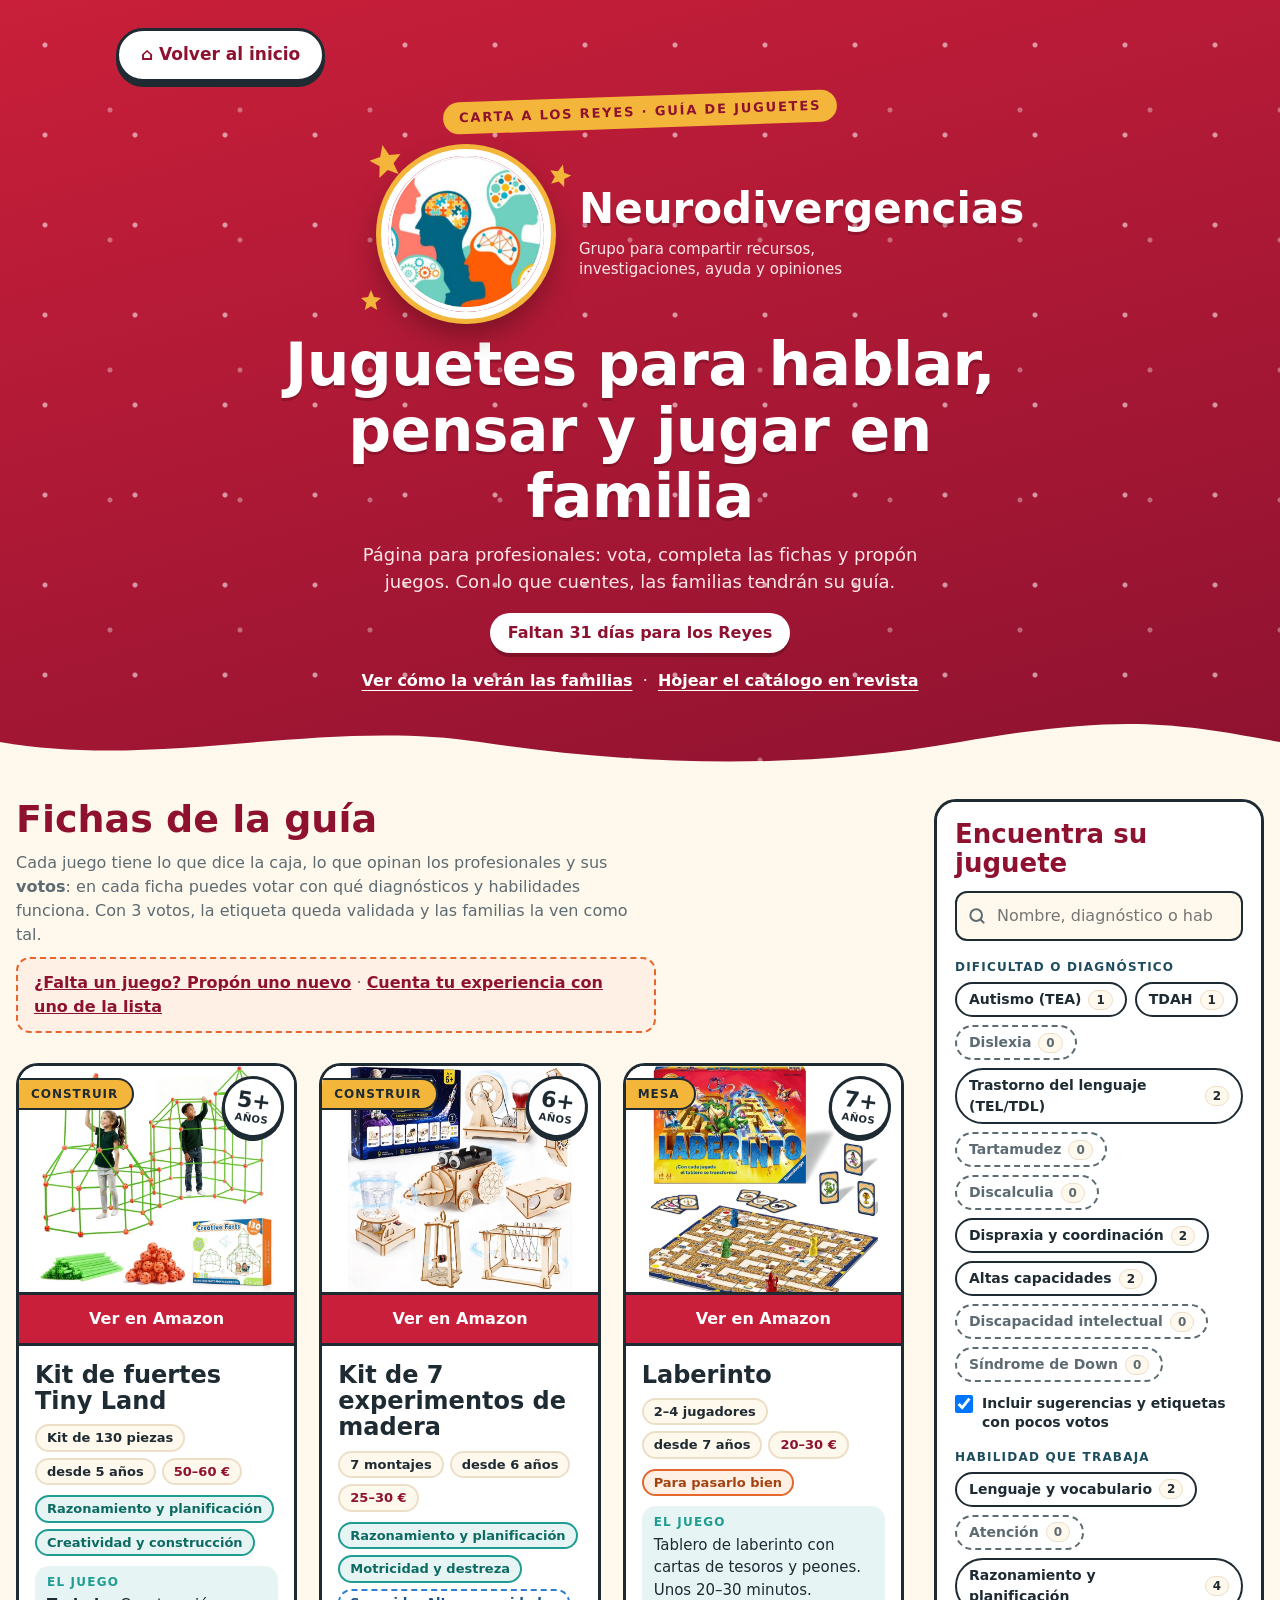
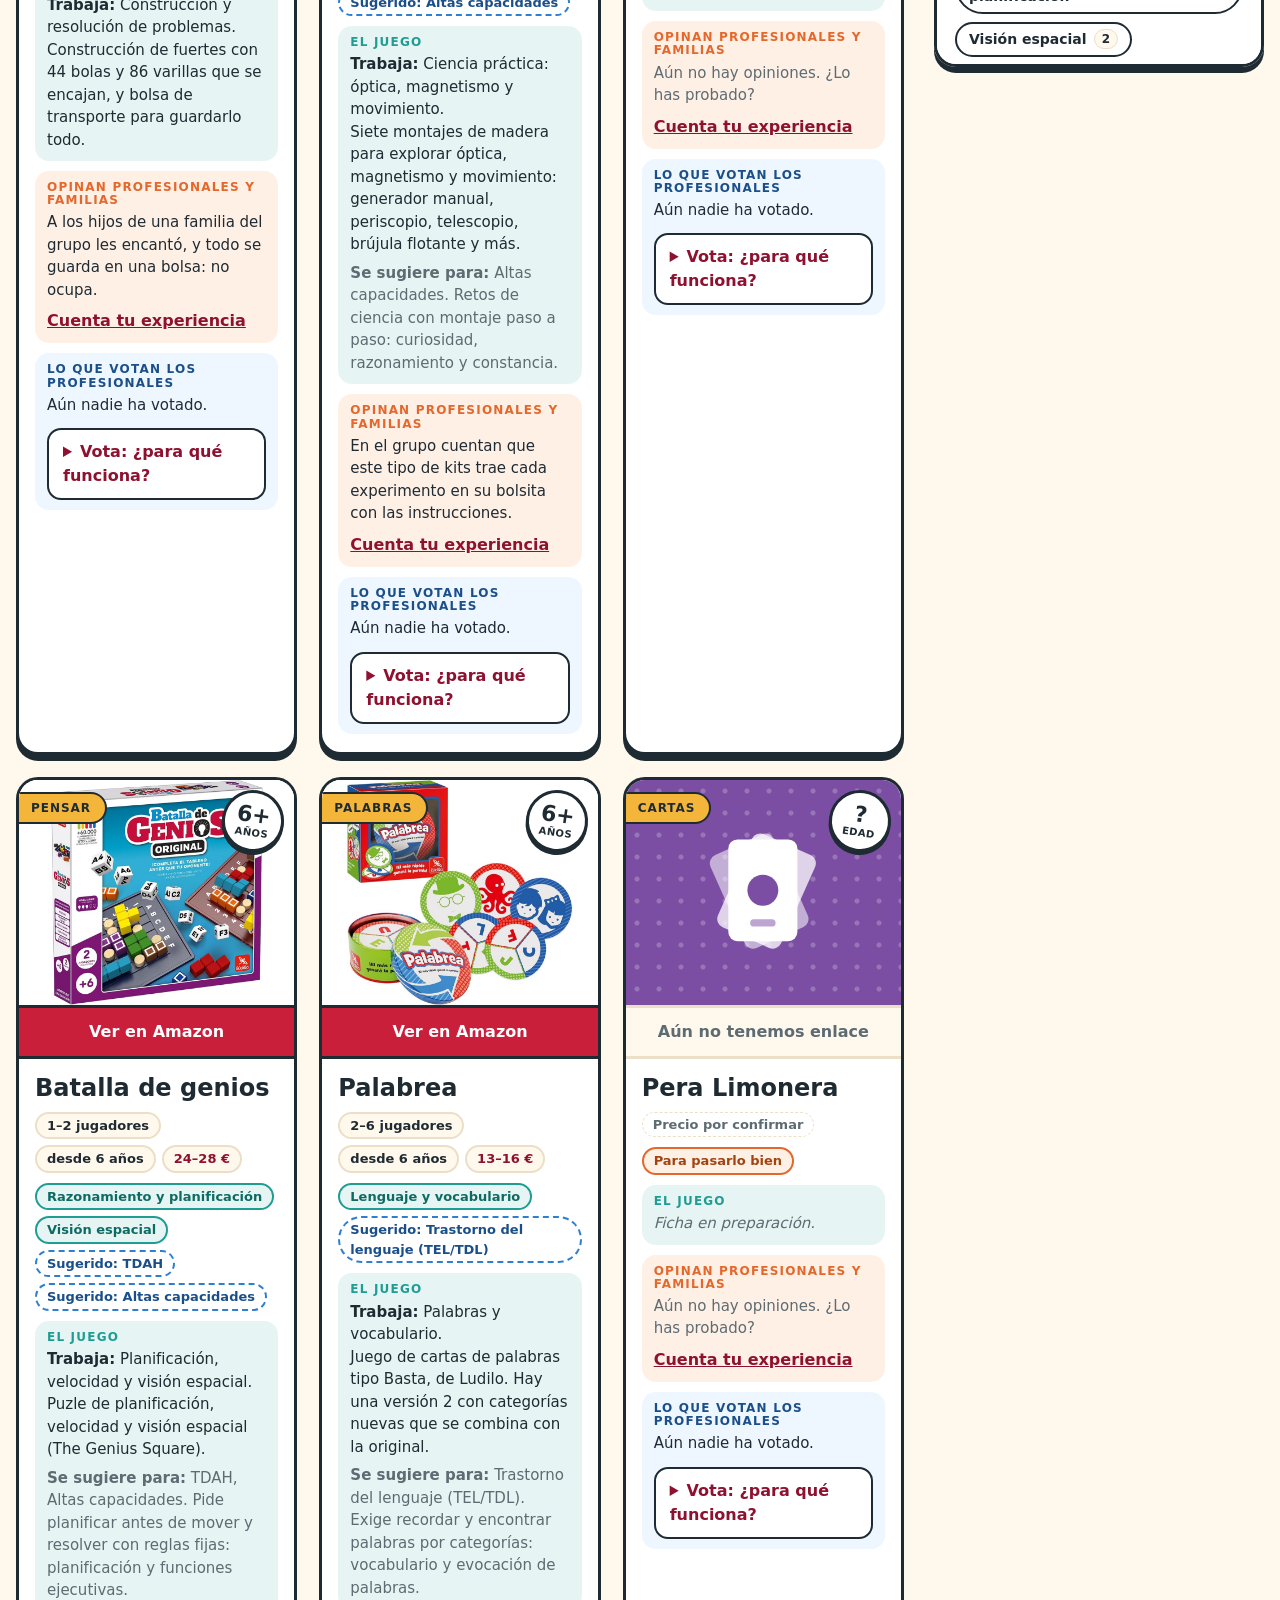
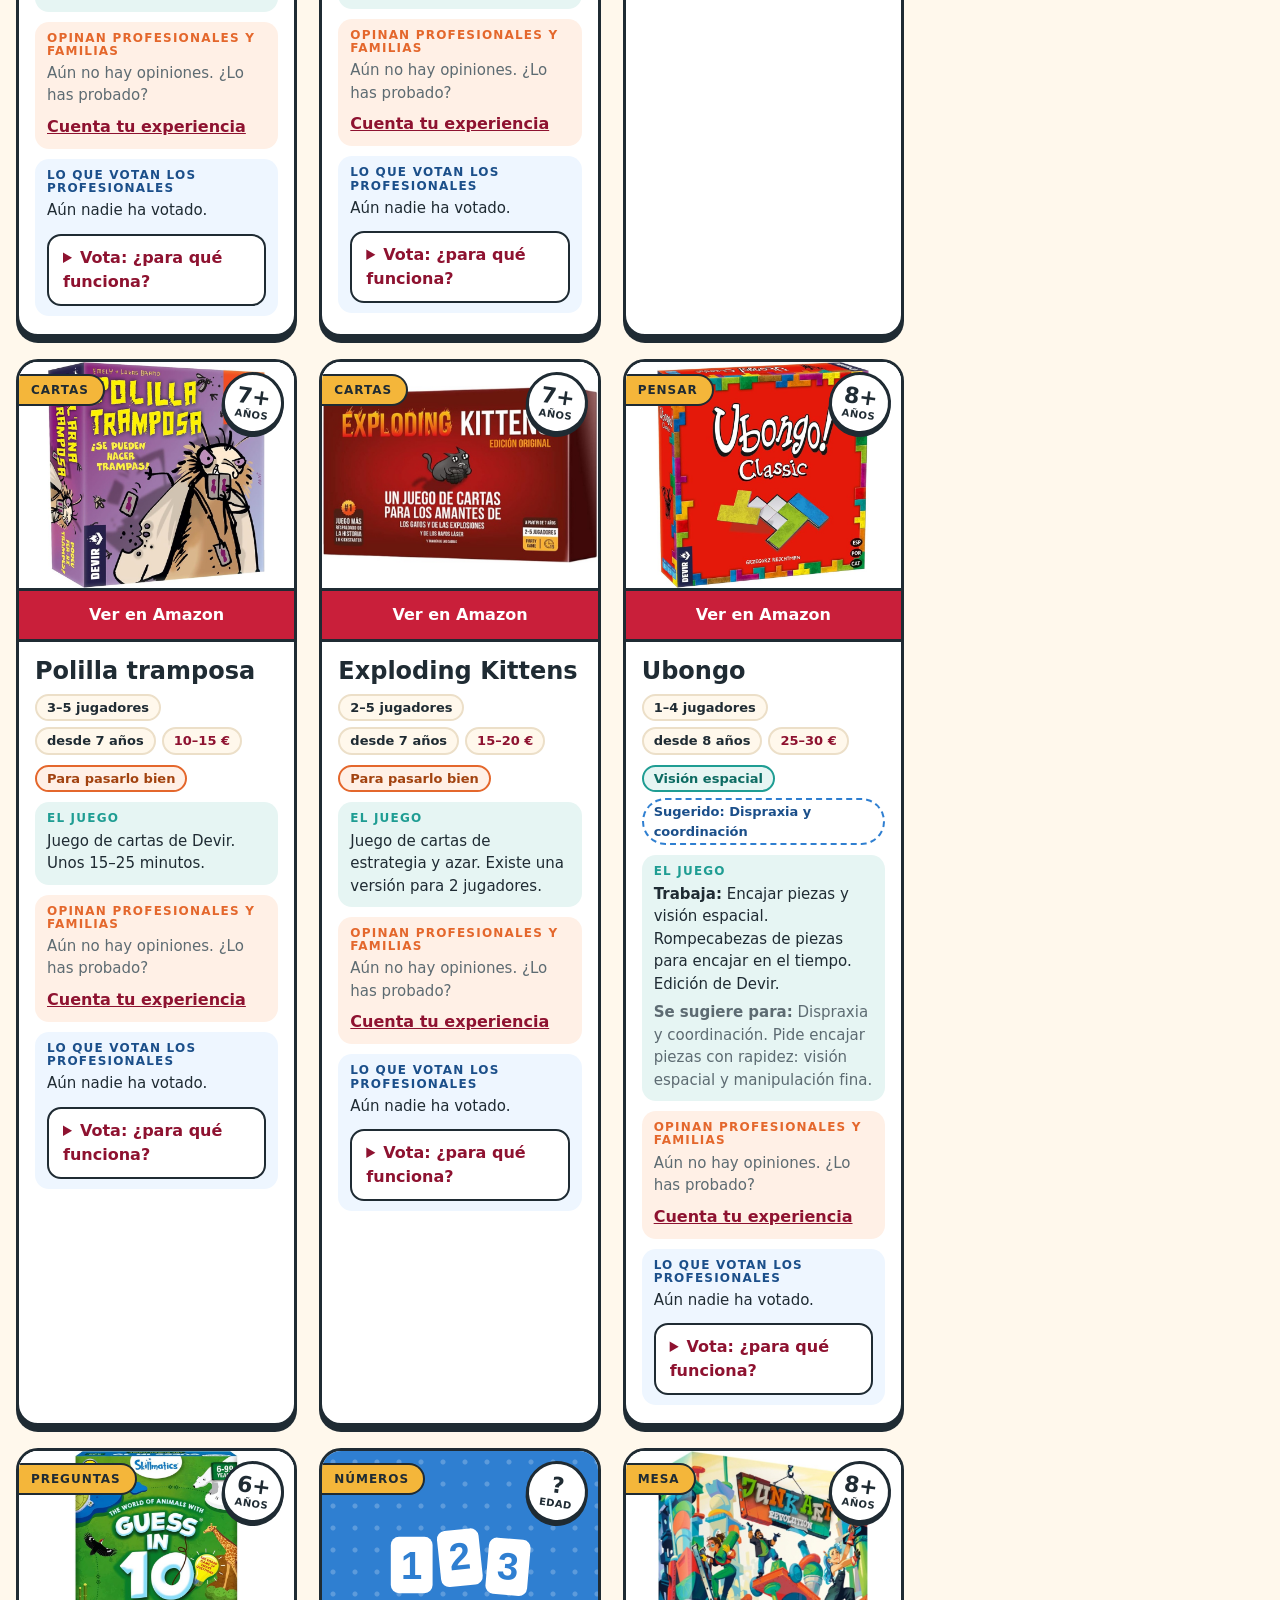
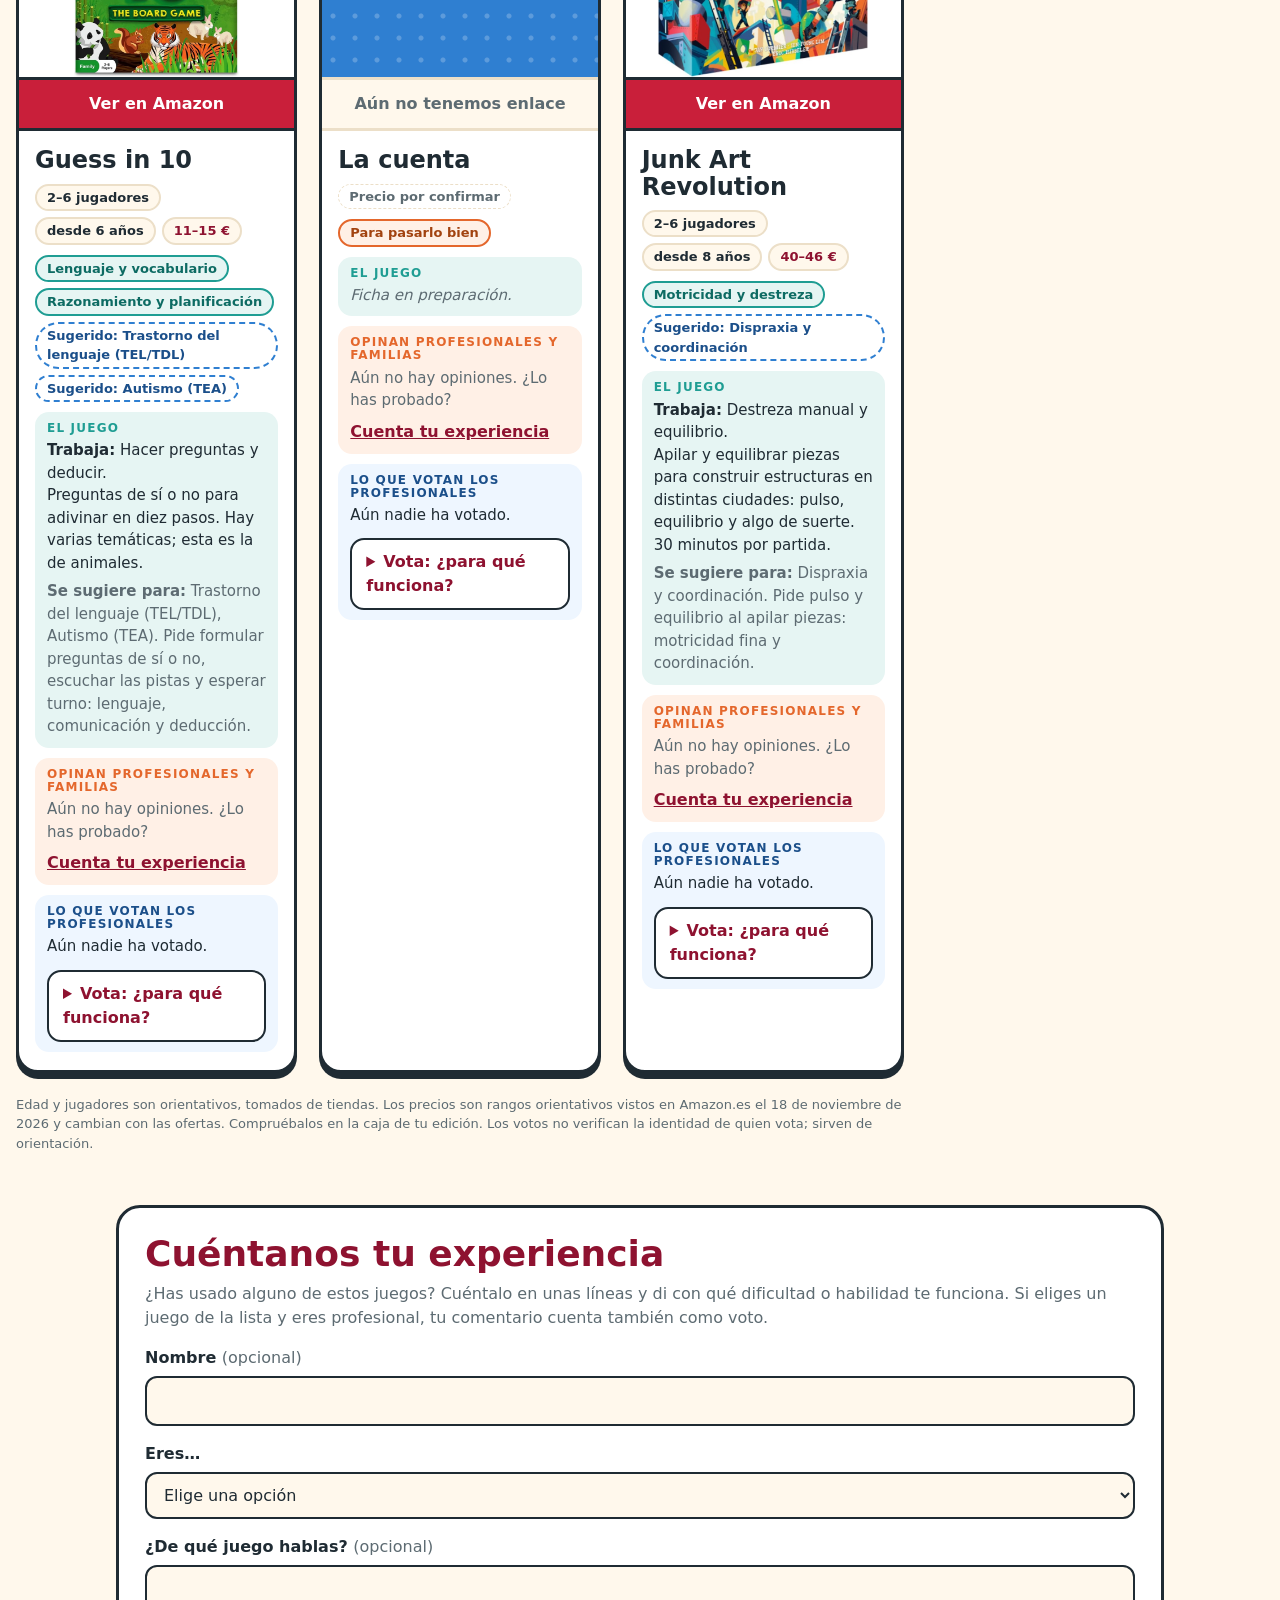
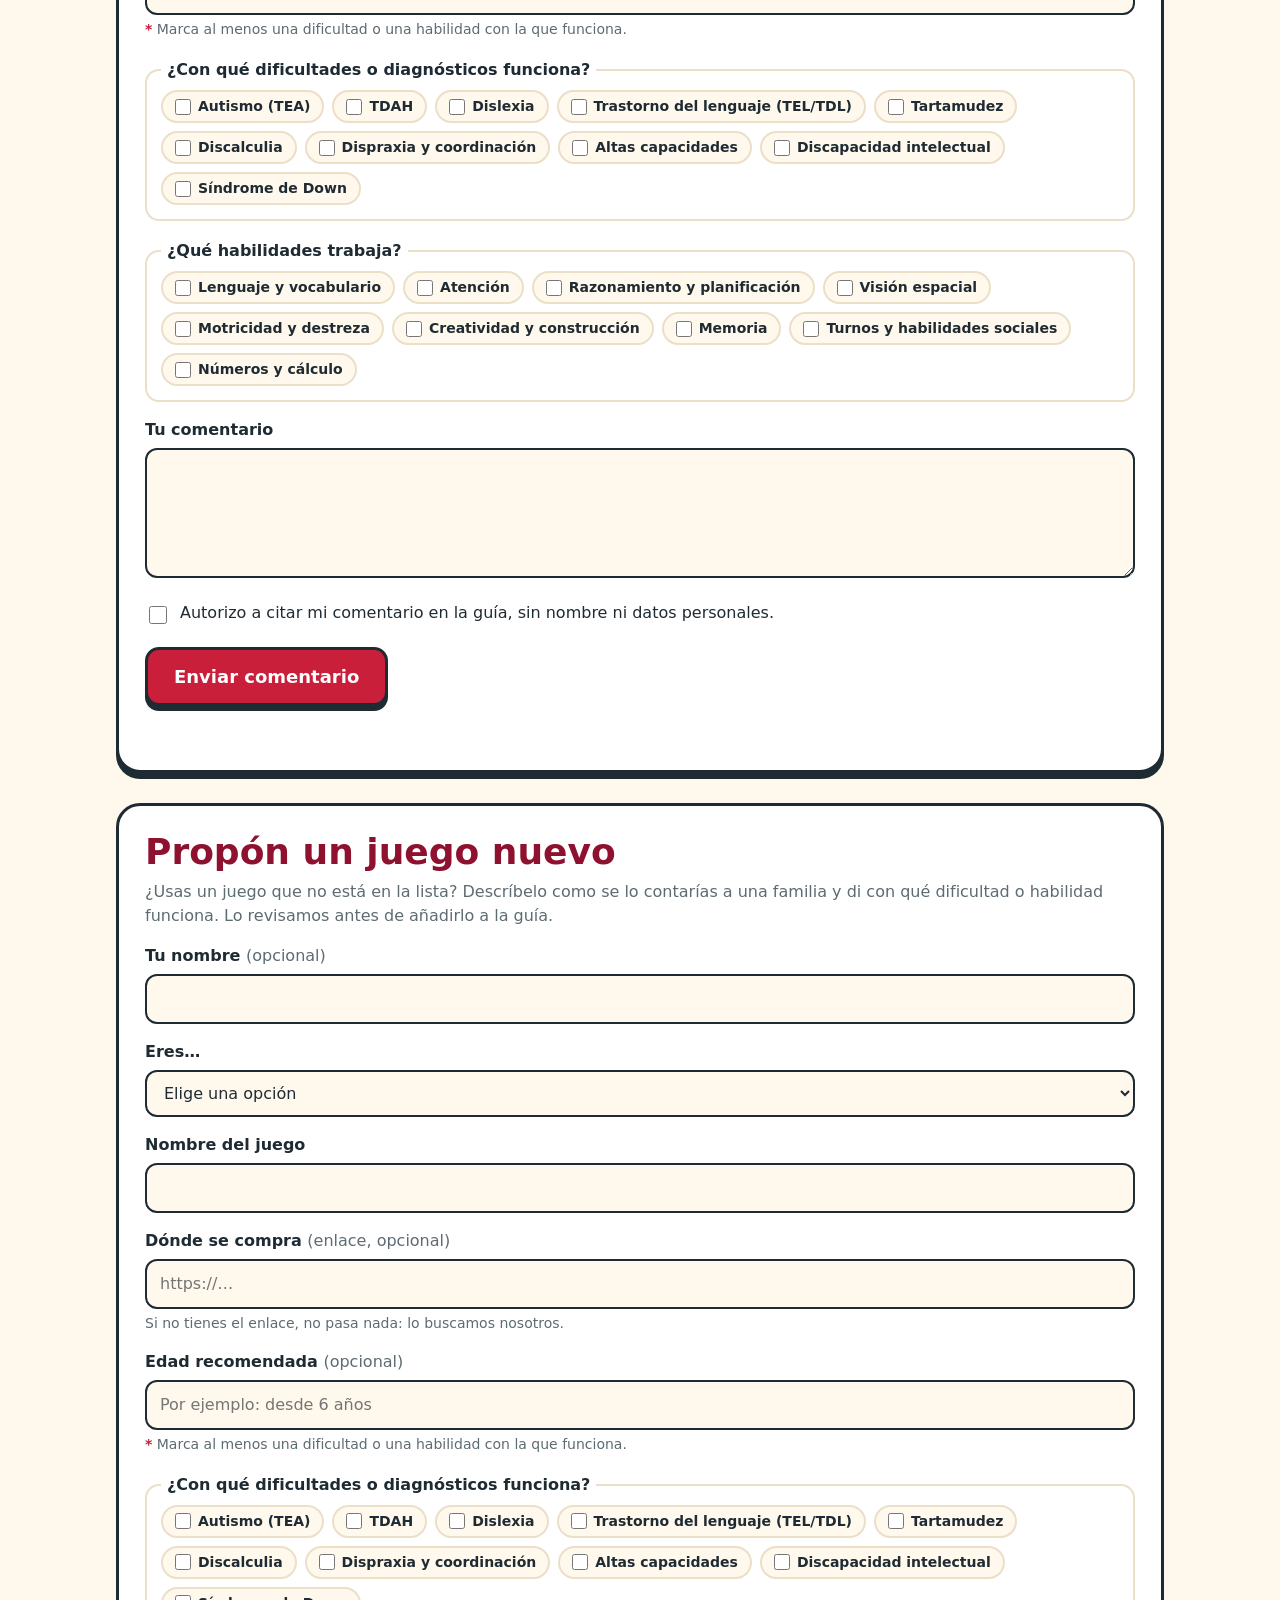
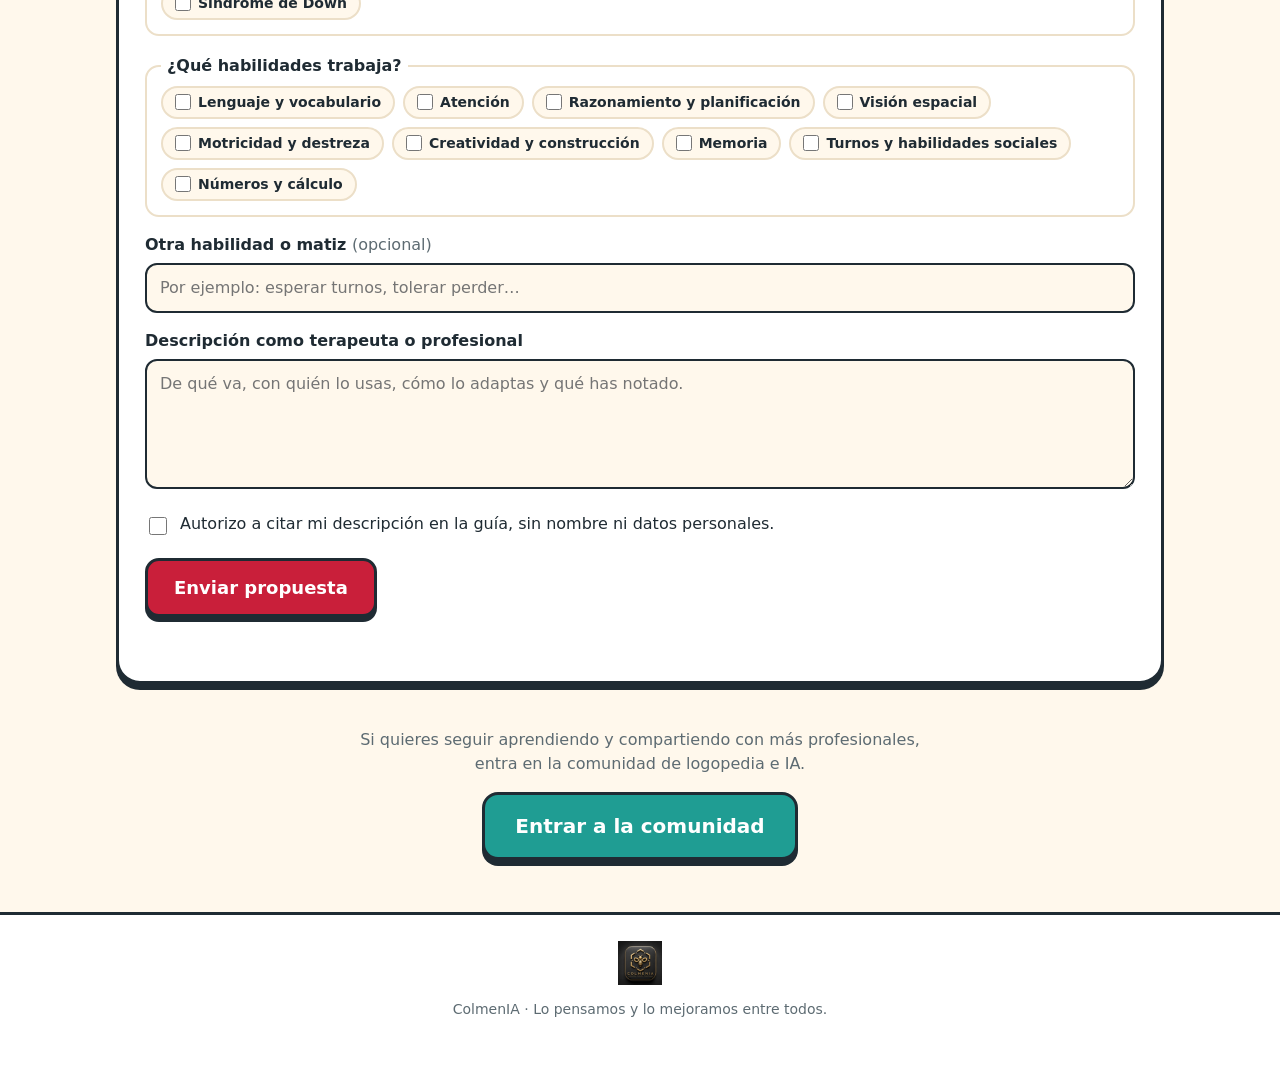
==== index.html @ fee9dbd6 "Reyes Neurodivergencias: primera versión publicada Co-Authored-By: Claude Sonnet 5.5 <noreply@anthro" ====
<!doctype html>
<html lang="es">
<head>
<meta charset="utf-8">
<meta name="viewport" content="width=device-width, initial-scale=1">
<meta name="color-scheme" content="light">
<title>Guía de juguetes para profesionales: Neurodivergencias</title>
<meta name="description" content="Página para profesionales: vota para qué diagnóstico y habilidad funciona cada juguete, cuenta tu experiencia y propón juegos nuevos para la guía de los Reyes.">
<!-- BORRADOR LOCAL. No publicado.
     Página de PROFESIONALES. La de familias es familias.html. Comparten estilos.css, juegos.js y filtros.js. -->
<link rel="stylesheet" href="estilos.css">
</head>
<body>

<header class="portada">
  <div class="wrap">
    <div class="fila-inicio"><a class="boton-inicio" href="inicio.html">&#8962; Volver al inicio</a></div>
    <span class="sello">Carta a los Reyes · Guía de juguetes</span>
    <div class="grupo">
      <div class="logo-grupo">
        <img src="assets/grupo-neurodivergencias.png" alt="Logo del grupo Neurodivergencias">
        <svg class="e1" viewBox="0 0 24 24" aria-hidden="true"><path d="M12 1l2.9 7.1L22 9l-5.5 4.8L18.2 21 12 17.2 5.8 21l1.7-7.2L2 9l7.1-.9z"/></svg>
        <svg class="e2" viewBox="0 0 24 24" aria-hidden="true"><path d="M12 1l2.9 7.1L22 9l-5.5 4.8L18.2 21 12 17.2 5.8 21l1.7-7.2L2 9l7.1-.9z"/></svg>
        <svg class="e3" viewBox="0 0 24 24" aria-hidden="true"><path d="M12 1l2.9 7.1L22 9l-5.5 4.8L18.2 21 12 17.2 5.8 21l1.7-7.2L2 9l7.1-.9z"/></svg>
      </div>
      <div class="grupo-nombre">
        <strong>Neurodivergencias</strong>
        <span>Grupo para compartir recursos, investigaciones, ayuda y opiniones</span>
      </div>
    </div>
    <h1>Juguetes para hablar, pensar y jugar en familia</h1>
    <p class="sub">Página para profesionales: vota, completa las fichas y propón juegos. Con lo que cuentes, las familias tendrán su guía.</p>
    <span class="cuenta" id="cuentaAtras" hidden></span>
    <div><a class="enlace-pagina" href="familias.html">Ver cómo la verán las familias</a> &nbsp;·&nbsp; <a class="enlace-pagina" href="catalogo.html">Hojear el catálogo en revista</a></div>
  </div>
  <svg class="onda" viewBox="0 0 1440 48" preserveAspectRatio="none" aria-hidden="true"><path d="M0 24 C 180 52, 360 0, 540 24 S 900 52, 1080 24 S 1320 4, 1440 24 V48 H0Z" fill="#fff8ec"/></svg>
</header>

<main>
<div class="layout">
  <div class="principal">
    <section class="intro">
      <h2>Fichas de la guía</h2>
      <p>Cada juego tiene lo que dice la caja, lo que opinan los profesionales y sus <strong>votos</strong>: en cada ficha puedes votar con qué diagnósticos y habilidades funciona. Con 3 votos, la etiqueta queda validada y las familias la ven como tal.</p>
      <p class="aviso-pagina"><a href="#juego-nuevo">¿Falta un juego? Propón uno nuevo</a> · <a href="#cuenta">Cuenta tu experiencia con uno de la lista</a></p>
    </section>

    <ul class="grid" id="grid"></ul>
    <p class="sin-resultados" id="sinResultados" hidden></p>
    <noscript><p>Activa JavaScript para ver la lista de juguetes.</p></noscript>
    <p class="nota">Edad y jugadores son orientativos, tomados de tiendas. Los precios son rangos orientativos vistos en Amazon.es el 18 de noviembre de 2026 y cambian con las ofertas. Compruébalos en la caja de tu edición. Los votos no verifican la identidad de quien vota; sirven de orientación.</p>
  </div>
  <aside class="lateral" id="lateral" aria-label="Buscar y filtrar juguetes"></aside>
</div>

<div class="wrap">
  <section class="buzon" id="cuenta">
    <h2>Cuéntanos tu experiencia</h2>
    <p>¿Has usado alguno de estos juegos? Cuéntalo en unas líneas y di con qué dificultad o habilidad te funciona. Si eliges un juego de la lista y eres profesional, tu comentario cuenta también como voto.</p>
    <form id="buzon">
      <input type="text" name="web" tabindex="-1" autocomplete="off" aria-hidden="true" style="position:absolute;left:-9999px;width:1px;height:1px;opacity:0">
      <input type="hidden" name="canal" class="canal">
      <input type="hidden" name="origen" value="guia-navidad">

      <label for="nombre">Nombre <span class="opt">(opcional)</span></label>
      <input type="text" id="nombre" name="nombre" autocomplete="given-name">

      <label for="perfil">Eres…</label>
      <select id="perfil" name="perfil" required>
        <option value="">Elige una opción</option>
        <option>Logopeda</option>
        <option>Maestra o maestro</option>
        <option>Psicóloga o psicólogo</option>
        <option>Terapeuta ocupacional</option>
        <option>Familia</option>
        <option>Otro perfil</option>
      </select>

      <label for="juego">¿De qué juego hablas? <span class="opt">(opcional)</span></label>
      <input type="text" id="juego" name="juego" list="lista-juegos" autocomplete="off">
      <datalist id="lista-juegos"></datalist>

      <p class="pista"><span class="requerido">*</span> Marca al menos una dificultad o una habilidad con la que funciona.</p>
      <fieldset class="marcas" data-lista="perfiles"><legend>¿Con qué dificultades o diagnósticos funciona?</legend></fieldset>
      <fieldset class="marcas" data-lista="habilidades"><legend>¿Qué habilidades trabaja?</legend></fieldset>

      <label for="comentario">Tu comentario</label>
      <textarea id="comentario" name="comentario" required></textarea>

      <div class="check">
        <input type="checkbox" id="citar" name="citar">
        <label for="citar">Autorizo a citar mi comentario en la guía, sin nombre ni datos personales.</label>
      </div>

      <button type="submit" class="enviar">Enviar comentario</button>
      <div class="status" role="status" aria-live="polite"></div>
    </form>
  </section>

  <section class="buzon" id="juego-nuevo">
    <h2>Propón un juego nuevo</h2>
    <p>¿Usas un juego que no está en la lista? Descríbelo como se lo contarías a una familia y di con qué dificultad o habilidad funciona. Lo revisamos antes de añadirlo a la guía.</p>
    <form id="propuesta">
      <input type="text" name="web" tabindex="-1" autocomplete="off" aria-hidden="true" style="position:absolute;left:-9999px;width:1px;height:1px;opacity:0">
      <input type="hidden" name="canal" class="canal">

      <label for="p-nombre">Tu nombre <span class="opt">(opcional)</span></label>
      <input type="text" id="p-nombre" name="nombre" autocomplete="given-name">

      <label for="p-perfil">Eres…</label>
      <select id="p-perfil" name="perfil" required>
        <option value="">Elige una opción</option>
        <option>Logopeda</option>
        <option>Maestra o maestro</option>
        <option>Psicóloga o psicólogo</option>
        <option>Terapeuta ocupacional</option>
        <option>Familia</option>
        <option>Otro perfil</option>
      </select>

      <label for="p-juego">Nombre del juego</label>
      <input type="text" id="p-juego" name="juegoNuevo" required>

      <label for="p-enlace">Dónde se compra <span class="opt">(enlace, opcional)</span></label>
      <input type="text" id="p-enlace" name="enlace" inputmode="url" placeholder="https://…">
      <p class="pista">Si no tienes el enlace, no pasa nada: lo buscamos nosotros.</p>

      <label for="p-edad">Edad recomendada <span class="opt">(opcional)</span></label>
      <input type="text" id="p-edad" name="edad" placeholder="Por ejemplo: desde 6 años">

      <p class="pista"><span class="requerido">*</span> Marca al menos una dificultad o una habilidad con la que funciona.</p>
      <fieldset class="marcas" data-lista="perfiles"><legend>¿Con qué dificultades o diagnósticos funciona?</legend></fieldset>
      <fieldset class="marcas" data-lista="habilidades"><legend>¿Qué habilidades trabaja?</legend></fieldset>

      <label for="p-area">Otra habilidad o matiz <span class="opt">(opcional)</span></label>
      <input type="text" id="p-area" name="area" placeholder="Por ejemplo: esperar turnos, tolerar perder…">

      <label for="p-desc">Descripción como terapeuta o profesional</label>
      <textarea id="p-desc" name="descripcion" maxlength="1200" required placeholder="De qué va, con quién lo usas, cómo lo adaptas y qué has notado."></textarea>

      <div class="check">
        <input type="checkbox" id="p-citar" name="citar">
        <label for="p-citar">Autorizo a citar mi descripción en la guía, sin nombre ni datos personales.</label>
      </div>

      <button type="submit" class="enviar">Enviar propuesta</button>
      <div class="status" role="status" aria-live="polite"></div>
    </form>
  </section>

  <section class="comunidad">
    <p>Si quieres seguir aprendiendo y compartiendo con más profesionales, entra en la comunidad de logopedia e IA.</p>
    <a class="btn-grande" href="https://www.skool.com/logopedia-7339">Entrar a la comunidad</a>
  </section>
</div>
</main>

<footer>
  <img src="assets/colmenia-logo.webp" alt="ColmenIA">
  <p>ColmenIA · Lo pensamos y lo mejoramos entre todos.</p>
</footer>

<script src="juegos.js"></script>
<script src="filtros.js"></script>
<script>
  var canalParam = new URLSearchParams(location.search).get('c') || '';
  document.querySelectorAll('.canal').forEach(function (c) { c.value = canalParam; });

  // ---- Mis votos (se recuerdan en este navegador) -------------------------
  var propio = {};   // { 'Juego': { rol, perfiles: [], habilidades: [] } }
  try { propio = JSON.parse(localStorage.getItem('guia-reyes-voto') || '{}'); } catch (e) { propio = {}; }
  function guardarPropio() { try { localStorage.setItem('guia-reyes-voto', JSON.stringify(propio)); } catch (e) {} }
  function nuevoId() {
    return (window.crypto && crypto.randomUUID) ? crypto.randomUUID() : 'v' + Math.random().toString(36).slice(2) + Date.now().toString(36);
  }
  var idSesion = nuevoId();
  function votante() {
    try {
      var v = localStorage.getItem('guia-reyes-votante');
      if (!v) { v = nuevoId(); localStorage.setItem('guia-reyes-votante', v); }
      return v;
    } catch (e) { return idSesion; }
  }

  // ---- Fichas (versión profesionales) ------------------------------------
  function votarHtml(j, i) {
    var p = propio[j.n] || { rol: '', perfiles: [], habilidades: [] };
    var roles = '<option value="">Elige una opción</option>' + ROLES_VOTO.map(function (r) {
      return '<option' + (r === p.rol ? ' selected' : '') + '>' + r + '</option>';
    }).join('');
    function casillas(tipo, nombre, marcadas) {
      return '<div class="opciones">' + listaDe(tipo).map(function (o) {
        return '<label><input type="checkbox" name="' + nombre + '" value="' + o.k + '"' + (marcadas.indexOf(o.k) !== -1 ? ' checked' : '') + '>' + o.n + '</label>';
      }).join('') + '</div>';
    }
    return '<details class="votar" data-i="' + i + '"><summary>' + (p.rol ? 'Ya has votado: cambia tu voto' : 'Vota: ¿para qué funciona?') + '</summary>' +
      '<div class="votar-cuerpo">' +
        '<label class="v-lab" for="rol-' + i + '">Eres…</label><select id="rol-' + i + '" class="v-rol">' + roles + '</select>' +
        '<fieldset class="marcas"><legend>Diagnósticos con los que funciona</legend>' + casillas('perfil', 'perfiles', p.perfiles) + '</fieldset>' +
        '<fieldset class="marcas"><legend>Habilidades que trabaja</legend>' + casillas('habilidad', 'habilidades', p.habilidades) + '</fieldset>' +
        '<button type="button" class="enviar-voto">Enviar mi voto</button><p class="v-estado" role="status" aria-live="polite"></p>' +
      '</div></details>';
  }

  function tarjeta(j, i) {
    var li = document.createElement('li');
    li.className = 'juego';
    li.setAttribute('data-i', i);
    var edad = j.edad ? '<div class="edad">' + j.edad + '+<small>años</small></div>' : '<div class="edad">?<small>edad</small></div>';
    var dentro = j.foto ? '<img class="foto" src="' + j.foto + '" alt="' + j.n + '">' : ilustracion(j.motivo, j.color);
    var tienda = j.url
      ? '<a class="comprar" href="' + j.url + '" rel="noopener">Ver en Amazon</a>'
      : '<span class="comprar sin">Aún no tenemos enlace</span>';
    var datos = '<p class="datos">' +
      (j.jug ? '<span>' + j.jug + '</span>' : '') +
      (j.edad ? '<span>desde ' + j.edad + ' años</span>' : '') + precioHtml(j) + '</p>' +
      '<p class="datos">' + pastillas(j) + '</p>';
    var juego = (j.area ? '<p><strong>Trabaja:</strong> ' + j.area + '.</p>' : '') +
      (j.desc ? '<p>' + j.desc + '</p>' : '<p class="pend">Ficha en preparación.</p>') + porqueHtml(j);
    var prof = j.opiniones.length
      ? j.opiniones.map(function (t) { return '<p>' + t + '</p>'; }).join('')
      : '<p class="vacio">Aún no hay opiniones. ¿Lo has probado?</p>';
    li.innerHTML =
      '<div class="caja" style="background:' + (j.foto ? '#fff' : j.color) + '">' + dentro +
        '<span class="cinta">' + j.etiqueta + '</span>' + edad + '</div>' + tienda +
      '<div class="cuerpo"><h3>' + j.n + '</h3>' + datos +
        '<div class="bloque b-juego"><h4>El juego</h4>' + juego + '</div>' +
        '<div class="bloque b-prof"><h4>Opinan profesionales y familias</h4>' + prof +
          '<a href="#cuenta" data-juego="' + j.n + '">Cuenta tu experiencia</a></div>' +
        '<div class="bloque b-votos"><h4>Lo que votan los profesionales</h4>' + votosHtml(j) + votarHtml(j, i) + '</div></div>';
    return li;
  }

  var grid = document.getElementById('grid');
  function pintarGrid() {
    var abiertos = [];
    grid.querySelectorAll('details.votar[open]').forEach(function (d) { abiertos.push(d.getAttribute('data-i')); });
    grid.innerHTML = '';
    JUEGOS.forEach(function (j, i) { grid.appendChild(tarjeta(j, i)); });
    abiertos.forEach(function (i) { var d = grid.querySelector('details.votar[data-i="' + i + '"]'); if (d) d.open = true; });
  }
  // Vuelve a pintar una sola ficha (tras votar) y la deja abierta con un mensaje.
  function repintarFicha(i, mensaje) {
    var vieja = grid.querySelector('.juego[data-i="' + i + '"]');
    if (!vieja) return;
    var nueva = tarjeta(JUEGOS[i], i);
    grid.replaceChild(nueva, vieja);
    if (mensaje) {
      var d = nueva.querySelector('details.votar'); d.open = true;
      d.querySelector('.v-estado').textContent = mensaje;
    }
  }

  pintarGrid();
  Filtros.montar(document.getElementById('lateral'));
  cargarVotos(function () { pintarGrid(); Filtros.refrescar(); });

  document.getElementById('lista-juegos').innerHTML = JUEGOS.map(function (j) { return '<option value="' + j.n + '">'; }).join('');

  // ---- Votar ---------------------------------------------------------------
  function enviarVoto(juego, rol, perfiles, habilidades) {
    return fetch(BUZON_URL, {
      method: 'POST', headers: { 'Content-Type': 'text/plain;charset=utf-8' },
      body: JSON.stringify({ tipo: 'voto', juego: juego, votante: votante(), rol: rol, perfiles: perfiles, habilidades: habilidades, canal: canalParam })
    }).then(function (r) { return r.json(); });
  }
  // Refleja mi voto en los recuentos que veo (el voto anterior mío se sustituye).
  function aplicarVotoLocal(j, rol, perfiles, habilidades) {
    var v = VOTOS[j.n] || (VOTOS[j.n] = { perfil: {}, habilidad: {}, votantes: 0 });
    var antes = propio[j.n];
    function resta(tipo, lista) { (lista || []).forEach(function (k) { v[tipo][k] = Math.max(0, (v[tipo][k] || 0) - 1); if (!v[tipo][k]) delete v[tipo][k]; }); }
    if (antes) {
      if ((antes.perfiles || []).length + (antes.habilidades || []).length) v.votantes = Math.max(0, v.votantes - 1);
      resta('perfil', antes.perfiles); resta('habilidad', antes.habilidades);
    }
    perfiles.forEach(function (k) { v.perfil[k] = (v.perfil[k] || 0) + 1; });
    habilidades.forEach(function (k) { v.habilidad[k] = (v.habilidad[k] || 0) + 1; });
    if (perfiles.length + habilidades.length) { v.votantes += 1; propio[j.n] = { rol: rol, perfiles: perfiles, habilidades: habilidades }; }
    else delete propio[j.n];
    guardarPropio();
  }
  function marcados(cont, nombre) {
    return [].slice.call(cont.querySelectorAll('input[name="' + nombre + '"]:checked')).map(function (c) { return c.value; });
  }

  grid.addEventListener('click', function (e) {
    var a = e.target.closest('a[data-juego]');
    if (a) { document.getElementById('juego').value = a.getAttribute('data-juego'); return; }
    var b = e.target.closest('.enviar-voto');
    if (!b) return;
    var det = b.closest('details.votar'), i = Number(det.getAttribute('data-i')), j = JUEGOS[i];
    var rol = det.querySelector('.v-rol').value, perf = marcados(det, 'perfiles'), hab = marcados(det, 'habilidades');
    var est = det.querySelector('.v-estado');
    if (!rol) { est.textContent = 'Dinos qué eres para que cuente tu voto.'; return; }
    if (!perf.length && !hab.length && !propio[j.n]) { est.textContent = 'Marca al menos un diagnóstico o una habilidad.'; return; }
    var retirar = !perf.length && !hab.length;
    b.disabled = true; est.textContent = 'Enviando…';
    enviarVoto(j.n, rol, perf, hab).then(function (res) {
      if (res && res.ok) {
        aplicarVotoLocal(j, rol, perf, hab);
        repintarFicha(i, retirar ? 'Voto retirado.' : 'Gracias, tu voto está contado.');
        Filtros.refrescar();
      } else { est.textContent = 'No se pudo guardar tu voto. Inténtalo de nuevo.'; b.disabled = false; }
    }).catch(function () { est.textContent = 'No se pudo enviar. Revisa la conexión e inténtalo de nuevo.'; b.disabled = false; });
  });

  // Cuenta atrás a los Reyes
  (function () {
    var hoy = new Date();
    var hoy0 = new Date(hoy.getFullYear(), hoy.getMonth(), hoy.getDate());
    var anio = hoy.getMonth() === 0 ? hoy.getFullYear() : hoy.getFullYear() + 1;
    var dias = Math.round((new Date(anio, 0, 6) - hoy0) / 86400000);
    var el = document.getElementById('cuentaAtras');
    if (dias > 0 && dias < 120) { el.textContent = 'Faltan ' + dias + ' días para los Reyes'; el.hidden = false; }
  })();

  // ---- Casillas de diagnósticos y habilidades en los formularios ----------
  document.querySelectorAll('fieldset.marcas[data-lista]').forEach(function (f) {
    var nombre = f.getAttribute('data-lista');
    var lista = nombre === 'perfiles' ? PERFILES : HABILIDADES;
    f.insertAdjacentHTML('beforeend', '<div class="opciones">' + lista.map(function (o) {
      return '<label><input type="checkbox" name="' + nombre + '" value="' + o.k + '">' + o.n + '</label>';
    }).join('') + '</div>');
  });

  // ---- Buzón: hoja de Google (Apps Script) -------------------------------
  // Comentario y propuesta de juego van al mismo destino; se distinguen por el campo «origen».
  function marcasTexto(d) {
    var l = [];
    if (d.perfiles.length) l.push('Perfiles: ' + d.perfiles.map(function (k) { return etiquetaDe(PERFILES, k); }).join(', '));
    if (d.habilidades.length) l.push('Habilidades: ' + d.habilidades.map(function (k) { return etiquetaDe(HABILIDADES, k); }).join(', '));
    return l;
  }

  // despues(d): se llama tras guardar; devuelve una promesa con un texto extra para el mensaje final (o vacío).
  function conectar(form, armar, gracias, despues) {
    var estado = form.querySelector('.status');
    form.addEventListener('submit', function (e) {
      e.preventDefault();
      var fd = new FormData(form), d = {};
      fd.forEach(function (valor, clave) { d[clave] = valor; });
      d.perfiles = fd.getAll('perfiles');
      d.habilidades = fd.getAll('habilidades');
      d.citar = !!form.querySelector('input[name="citar"]').checked;
      if (!d.perfiles.length && !d.habilidades.length) {
        estado.textContent = 'Marca al menos una dificultad o una habilidad con la que funciona.';
        var f = form.querySelector('fieldset.marcas'); if (f && f.scrollIntoView) f.scrollIntoView({ block: 'center' });
        return;
      }
      if (!BUZON_URL) { estado.textContent = 'Gracias. Borrador: el envío todavía no está conectado.'; return; }
      var boton = form.querySelector('button.enviar');
      boton.disabled = true;
      estado.textContent = 'Enviando…';
      // text/plain evita la comprobación CORS previa; Apps Script lee el JSON del cuerpo.
      fetch(BUZON_URL, { method: 'POST', headers: { 'Content-Type': 'text/plain;charset=utf-8' }, body: JSON.stringify(armar(d)) })
        .then(function (r) { return r.json(); })
        .then(function (res) {
          if (!(res && res.ok)) { estado.textContent = 'No se pudo guardar. Inténtalo de nuevo.'; return; }
          return Promise.resolve(despues ? despues(d) : '').then(function (extra) {
            estado.textContent = gracias + (extra ? ' ' + extra : '');
            form.reset();
          });
        })
        .catch(function () { estado.textContent = 'No se pudo enviar. Revisa la conexión e inténtalo de nuevo.'; })
        .then(function () { boton.disabled = false; });
    });
  }

  // Si el comentario es de un profesional sobre un juego de la lista, cuenta también como voto.
  function votoDesdeComentario(d) {
    var nombre = String(d.juego || '').trim().toLowerCase();
    var i = -1; JUEGOS.forEach(function (j, k) { if (j.n.toLowerCase() === nombre) i = k; });
    var rol = d.perfil === 'Otro perfil' ? 'Otro perfil profesional' : d.perfil;
    if (i === -1 || ROLES_VOTO.indexOf(rol) === -1) return Promise.resolve('');
    return enviarVoto(JUEGOS[i].n, rol, d.perfiles, d.habilidades).then(function (res) {
      if (!(res && res.ok)) return '';
      aplicarVotoLocal(JUEGOS[i], rol, d.perfiles, d.habilidades);
      repintarFicha(i); Filtros.refrescar();
      return 'Tu voto en ' + JUEGOS[i].n + ' también está contado.';
    }).catch(function () { return ''; });
  }

  conectar(document.getElementById('buzon'), function (d) {
    var extra = marcasTexto(d);
    return { web: d.web, canal: d.canal, origen: d.origen, nombre: d.nombre, perfil: d.perfil, juego: d.juego,
             comentario: d.comentario + (extra.length ? '\n\n' + extra.join('\n') : ''), citar: d.citar };
  }, 'Gracias. Tu comentario está en la guía.', votoDesdeComentario);

  conectar(document.getElementById('propuesta'), function (d) {
    var partes = ['PROPUESTA DE JUEGO'];
    if (d.enlace) partes.push('Enlace: ' + d.enlace);
    if (d.edad) partes.push('Edad: ' + d.edad);
    marcasTexto(d).forEach(function (l) { partes.push(l); });
    if (d.area) partes.push('Otra habilidad o matiz: ' + d.area);
    partes.push('Descripción: ' + d.descripcion);
    return { web: d.web, canal: d.canal, nombre: d.nombre, perfil: d.perfil, juego: d.juegoNuevo,
             comentario: partes.join('\n'), citar: d.citar, origen: 'propuesta-juego' };
  }, 'Gracias. Hemos recibido tu propuesta y la revisaremos.');
</script>
</body>
</html>
---- estilos.css ----
/* Estilos compartidos: guía de juguetes (profesionales y familias). */
:root {
  --crema: #fff8ec;
  --tinta: #1f2b33;
  --suave: #5d6b72;
  --linea: #ecdfc8;
  --rojo: #c91f3a;
  --rojo-os: #8e1230;
  --oro: #f4b63a;
  --verde: #1f9d93;
  --azul: #1d4d5e;
  --naranja: #e4672c;
}
* { box-sizing: border-box; }
html, body { margin: 0; }
body {
  background: var(--crema); color: var(--tinta);
  font: 16px/1.5 "Avenir Next", "Trebuchet MS", system-ui, -apple-system, sans-serif;
}
h1, h2, h3, h4 { font-family: "Avenir Next", "Trebuchet MS", system-ui, sans-serif; margin: 0; line-height: 1.1; }
.wrap { max-width: 1080px; margin: 0 auto; padding: 0 16px; }

/* Cabecera */
.portada {
  position: relative; color: #fff; text-align: center; overflow: hidden;
  background:
    radial-gradient(circle, rgba(255,255,255,.55) 2px, transparent 3px) 0 0 / 90px 90px,
    radial-gradient(circle, rgba(255,255,255,.35) 2px, transparent 3px) 45px 45px / 130px 130px,
    linear-gradient(165deg, var(--rojo) 0%, var(--rojo-os) 100%);
}
.portada .wrap { padding: 28px 16px 72px; position: relative; }
.sello {
  display: inline-block; font-weight: 800; font-size: 13px; letter-spacing: .14em; text-transform: uppercase;
  background: var(--oro); color: var(--rojo-os); padding: 6px 16px; border-radius: 999px;
  transform: rotate(-2deg);
}
.logo-grupo { position: relative; width: 210px; height: 210px; margin: 22px auto 10px; }
.logo-grupo img {
  width: 100%; height: 100%; border-radius: 50%; object-fit: cover; background: #fff;
  border: 7px solid #fff; box-shadow: 0 0 0 5px var(--oro), 0 14px 30px rgba(0,0,0,.35);
}
.logo-grupo svg { position: absolute; width: 38px; height: 38px; fill: var(--oro); }
.logo-grupo .e1 { top: -6px; left: -14px; transform: rotate(-12deg); }
.logo-grupo .e2 { top: 14px; right: -22px; width: 26px; height: 26px; transform: rotate(14deg); }
.logo-grupo .e3 { bottom: 6px; left: -22px; width: 24px; height: 24px; }
.portada h1 { font-size: clamp(32px, 7vw, 60px); font-weight: 900; letter-spacing: -.01em; margin: 12px auto 12px; max-width: 760px; text-shadow: 0 3px 0 rgba(0,0,0,.18); }
.portada p.sub { margin: 0 auto; max-width: 600px; color: #ffe6e9; font-size: 18px; }
.cuenta {
  display: inline-block; margin-top: 18px; background: #fff; color: var(--rojo-os); font-weight: 800;
  padding: 8px 18px; border-radius: 999px; box-shadow: 0 4px 0 rgba(0,0,0,.2);
}
.onda { position: absolute; left: 0; right: 0; bottom: -1px; width: 100%; height: 48px; display: block; }

/* Categorías */
.cats { position: sticky; top: 0; z-index: 5; background: var(--crema); border-bottom: 2px dashed var(--linea); }
.cats .wrap { display: flex; gap: 10px; overflow-x: auto; padding-top: 12px; padding-bottom: 12px; }
.chip {
  font: inherit; font-weight: 800; font-size: 15px; cursor: pointer; white-space: nowrap;
  background: #fff; color: var(--tinta); border: 2px solid var(--tinta); border-radius: 999px;
  padding: 8px 18px; box-shadow: 0 3px 0 var(--tinta);
}
.chip[aria-pressed="true"] { background: var(--verde); border-color: var(--tinta); color: #fff; transform: translateY(2px); box-shadow: 0 1px 0 var(--tinta); }

/* Intro */
.intro { padding: 34px 0 6px; }
.intro h2 { font-size: clamp(26px, 5vw, 38px); font-weight: 900; color: var(--rojo-os); }
.intro p { color: var(--suave); max-width: 640px; margin: 10px 0 0; }

/* Rejilla */
.grid { list-style: none; padding: 0; margin: 24px 0 0; display: grid; gap: 22px; grid-template-columns: repeat(auto-fill, minmax(270px, 1fr)); }
.juego {
  background: #fff; border: 3px solid var(--tinta); border-radius: 22px; overflow: hidden;
  box-shadow: 0 6px 0 var(--tinta); display: flex; flex-direction: column;
}
.caja { position: relative; aspect-ratio: 1 / 0.82; display: flex; align-items: center; justify-content: center; overflow: hidden; }
.caja::before {
  content: ""; position: absolute; inset: 0; opacity: .22;
  background: radial-gradient(circle, #fff 2px, transparent 3px) 0 0 / 22px 22px;
}
.caja svg { position: relative; width: 66%; height: 86%; }
.caja img.foto { position: absolute; inset: 0; width: 100%; height: 100%; object-fit: contain; background: #fff; }
.cinta {
  position: absolute; top: 12px; left: -4px; background: var(--oro); color: var(--tinta);
  font-weight: 800; font-size: 12px; letter-spacing: .08em; text-transform: uppercase;
  padding: 5px 14px 5px 16px; border-radius: 0 999px 999px 0; border: 2px solid var(--tinta); border-left: 0;
}
.edad {
  position: absolute; top: 10px; right: 10px; width: 62px; height: 62px; border-radius: 50%;
  background: #fff; color: var(--tinta); border: 3px solid var(--tinta);
  display: flex; flex-direction: column; align-items: center; justify-content: center;
  font-weight: 900; font-size: 22px; line-height: 1; transform: rotate(8deg); box-shadow: 0 3px 0 var(--tinta);
}
.edad small { font-size: 10px; font-weight: 800; letter-spacing: .04em; text-transform: uppercase; margin-top: 2px; }
.comprar {
  display: block; text-align: center; text-decoration: none;
  background: var(--rojo); color: #fff; font-weight: 800; padding: 12px;
  border-top: 3px solid var(--tinta); border-bottom: 3px solid var(--tinta);
}
.cuerpo { padding: 16px 16px 18px; display: flex; flex-direction: column; gap: 10px; flex: 1; }
.juego h3 { font-size: 24px; font-weight: 900; }
.datos { display: flex; flex-wrap: wrap; gap: 6px; margin: 0; }
.datos span { font-size: 13px; font-weight: 700; background: var(--crema); border: 2px solid var(--linea); border-radius: 999px; padding: 2px 10px; }
.datos .pill-area { background: #e6f5f3; border-color: var(--verde); color: #0d6b63; }
.datos .pill-juego { background: #fff0e6; border-color: var(--naranja); color: #a24310; }
.bloque { border-radius: 14px; padding: 10px 12px; }
.bloque h4 { font-size: 12px; font-weight: 900; letter-spacing: .1em; text-transform: uppercase; margin-bottom: 4px; }
.bloque p { margin: 0; font-size: 15px; }
.b-juego { background: #e6f5f3; }
.b-juego h4 { color: var(--verde); }
.b-prof { background: #fff0e6; }
.b-prof h4 { color: var(--naranja); }
.b-prof .vacio { color: var(--suave); }
.b-prof a { display: inline-block; margin-top: 8px; font-weight: 800; color: var(--rojo-os); }
.b-juego .pend { color: var(--suave); font-style: italic; }
.nota { margin: 22px 0 0; font-size: 13px; color: var(--suave); }

/* Buzón */
.buzon {
  margin: 52px 0 0; background: #fff; border: 3px solid var(--tinta); border-radius: 24px;
  padding: 26px; box-shadow: 0 6px 0 var(--tinta);
}
.buzon h2 { font-size: clamp(26px, 5vw, 36px); font-weight: 900; color: var(--rojo-os); }
.buzon > p { color: var(--suave); margin: 8px 0 0; }
form label { display: block; font-weight: 800; margin: 16px 0 6px; }
form .opt { font-weight: 400; color: var(--suave); }
input[type="text"], select, textarea {
  width: 100%; font: inherit; color: var(--tinta); background: var(--crema);
  border: 2px solid var(--tinta); border-radius: 12px; padding: 11px 13px;
}
textarea { min-height: 130px; resize: vertical; }
.check { display: flex; gap: 10px; align-items: flex-start; margin-top: 16px; }
.check input { margin-top: 5px; width: 18px; height: 18px; }
.check label { font-weight: 400; margin: 0; }
button.enviar {
  margin-top: 20px; font: inherit; font-weight: 900; font-size: 18px; cursor: pointer;
  background: var(--rojo); color: #fff; border: 3px solid var(--tinta); border-radius: 14px; padding: 13px 26px;
  box-shadow: 0 5px 0 var(--tinta);
}
button.enviar:active { transform: translateY(3px); box-shadow: 0 2px 0 var(--tinta); }
button.enviar:disabled { opacity: .6; }
.status { margin-top: 14px; font-weight: 700; min-height: 1.5em; }

/* Comunidad */
.comunidad { margin: 44px 0 0; text-align: center; }
.comunidad p { margin: 0 auto 16px; max-width: 560px; color: var(--suave); }
.btn-grande {
  display: inline-block; font-weight: 900; font-size: 20px; text-decoration: none;
  background: var(--verde); color: #fff; border: 3px solid var(--tinta); border-radius: 16px;
  padding: 16px 30px; box-shadow: 0 6px 0 var(--tinta);
}

footer { margin: 52px 0 0; padding: 26px 0 34px; text-align: center; color: var(--suave); font-size: 14px; background: #fff; border-top: 3px solid var(--tinta); }
footer img { width: 44px; height: 44px; display: block; margin: 0 auto 8px; }
@media (prefers-reduced-motion: reduce) { * { transition: none !important; scroll-behavior: auto !important; } }

/* ---- Grupo: logo y nombre juntos ---- */
.grupo { display: flex; flex-wrap: wrap; align-items: center; justify-content: center; gap: 18px 28px; margin: 22px auto 6px; }
.grupo .logo-grupo { margin: 0; width: 170px; height: 170px; }
.grupo-nombre { text-align: left; max-width: 320px; }
.grupo-nombre strong { display: block; font-size: clamp(28px, 5.5vw, 42px); font-weight: 900; line-height: 1.02; text-shadow: 0 3px 0 rgba(0,0,0,.18); }
.grupo-nombre span { display: block; margin-top: 8px; color: #ffe6e9; font-size: 15px; line-height: 1.35; }
@media (max-width: 560px) { .grupo-nombre { text-align: center; } }

/* ---- Botón de tienda y aviso de «sin enlace» ---- */
.comprar.sin {
  background: var(--crema); color: var(--suave); font-weight: 700;
  border-top: 3px solid var(--linea); border-bottom: 3px solid var(--linea);
}

/* ---- Enlaces entre páginas ---- */
.enlace-pagina { display: inline-block; margin-top: 16px; color: #fff; font-weight: 800; text-decoration: underline; text-underline-offset: 4px; }
.aviso-pagina { background: #fff0e6; border: 2px dashed var(--naranja); border-radius: 14px; padding: 12px 16px; margin: 20px 0 0; color: var(--tinta); }
.aviso-pagina a { color: var(--rojo-os); font-weight: 800; }

/* ---- Formularios: varios en la misma página ---- */
.buzon + .buzon { margin-top: 30px; }
.pista { font-size: 14px; color: var(--suave); margin: 4px 0 0; }

/* ---- Familias: cómo funciona ---- */
.pasos { display: grid; gap: 14px; grid-template-columns: repeat(auto-fit, minmax(220px, 1fr)); list-style: none; padding: 0; margin: 26px 0 0; counter-reset: paso; }
.pasos li { position: relative; background: #fff; border: 3px solid var(--tinta); border-radius: 18px; padding: 16px 16px 16px 62px; font-weight: 700; box-shadow: 0 4px 0 var(--tinta); counter-increment: paso; }
.pasos li::before {
  content: counter(paso); position: absolute; left: 14px; top: 14px; width: 36px; height: 36px; border-radius: 50%;
  background: var(--oro); border: 3px solid var(--tinta); display: flex; align-items: center; justify-content: center; font-weight: 900;
}

/* ---- Familias: añadir a mi carta ---- */
.quiero {
  font: inherit; font-weight: 900; cursor: pointer; width: 100%; margin-top: auto;
  background: #fff; color: var(--rojo-os); border: 3px solid var(--tinta); border-radius: 12px; padding: 11px 14px; box-shadow: 0 4px 0 var(--tinta);
}
.quiero[aria-pressed="true"] { background: var(--oro); color: var(--tinta); transform: translateY(2px); box-shadow: 0 2px 0 var(--tinta); }
.con-barra { padding-bottom: 76px; }
.barra-carta { position: fixed; left: 0; right: 0; bottom: 0; z-index: 20; background: var(--rojo-os); color: #fff; border-top: 3px solid var(--tinta); }
.barra-carta[hidden] { display: none; }
.barra-carta .wrap { display: flex; align-items: center; justify-content: space-between; gap: 12px; padding-top: 10px; padding-bottom: 10px; }
.barra-carta strong { font-size: 17px; }
.btn {
  font: inherit; font-weight: 900; font-size: 16px; cursor: pointer; text-align: center; text-decoration: none; display: block;
  background: var(--oro); color: var(--tinta); border: 3px solid var(--tinta); border-radius: 12px; padding: 10px 18px; box-shadow: 0 4px 0 var(--tinta);
}
.btn.claro { background: #fff; }
.btn.verde { background: var(--verde); color: #fff; }
.panel-fondo { position: fixed; inset: 0; background: rgba(0,0,0,.55); z-index: 30; display: none; align-items: flex-end; justify-content: center; }
.panel-fondo.abierto { display: flex; }
.panel { background: var(--crema); width: min(560px, 100%); max-height: 90vh; overflow: auto; border: 3px solid var(--tinta); border-radius: 22px 22px 0 0; padding: 22px; }
.panel h2 { font-size: 28px; font-weight: 900; color: var(--rojo-os); }
.panel ul { list-style: none; padding: 0; margin: 14px 0; display: grid; gap: 8px; }
.panel li { display: flex; align-items: center; justify-content: space-between; gap: 10px; background: #fff; border: 2px solid var(--linea); border-radius: 12px; padding: 8px 12px; font-weight: 700; }
.panel li button { font: inherit; font-weight: 800; background: none; border: 0; color: var(--rojo-os); cursor: pointer; text-decoration: underline; }
.acciones { display: grid; gap: 10px; margin-top: 16px; }
.msg-carta { margin-top: 10px; font-weight: 700; min-height: 1.4em; }
#cartaPrint { display: none; }
@media print {
  body * { visibility: hidden; }
  #cartaPrint, #cartaPrint * { visibility: visible; }
  #cartaPrint { display: block; position: absolute; left: 0; top: 0; width: 100%; padding: 28px; font: 22px/1.7 Georgia, serif; white-space: pre-wrap; color: #000; }
}

/* ---- Distribución con panel lateral derecho ---- */
.layout { max-width: 1360px; margin: 0 auto; padding: 0 16px; display: grid; grid-template-columns: minmax(0, 1fr) 330px; gap: 30px; align-items: start; }
.principal { min-width: 0; }
.lateral {
  position: sticky; top: 16px; max-height: calc(100vh - 32px); overflow: auto; margin-top: 34px;
  background: #fff; border: 3px solid var(--tinta); border-radius: 22px; box-shadow: 0 6px 0 var(--tinta);
}
.lateral-boton { display: none; }
.lateral-cuerpo { padding: 18px 18px 20px; }
.lateral h2 { font-size: 26px; font-weight: 900; color: var(--rojo-os); }
.lateral h3 { font-size: 12px; font-weight: 900; letter-spacing: .1em; text-transform: uppercase; color: var(--azul); margin: 20px 0 8px; }
.solo-lector { position: absolute; width: 1px; height: 1px; overflow: hidden; clip: rect(0 0 0 0); white-space: nowrap; }
.buscador { position: relative; display: block; margin: 14px 0 0; }
.buscador svg { position: absolute; left: 12px; top: 50%; transform: translateY(-50%); width: 20px; height: 20px; fill: none; stroke: var(--suave); stroke-width: 2.4; }
.buscador input { width: 100%; font: inherit; background: var(--crema); border: 2px solid var(--tinta); border-radius: 12px; padding: 11px 12px 11px 40px; }
.opciones { display: flex; flex-wrap: wrap; gap: 8px; }
.op {
  font: inherit; font-weight: 700; font-size: 14px; cursor: pointer; text-align: left;
  background: #fff; color: var(--tinta); border: 2px solid var(--tinta); border-radius: 999px; padding: 5px 12px;
  display: inline-flex; gap: 7px; align-items: center;
}
.op .n { font-size: 12px; background: var(--crema); border: 1px solid var(--linea); border-radius: 999px; padding: 0 7px; }
.op[aria-pressed="true"] { background: var(--verde); color: #fff; box-shadow: 0 2px 0 var(--tinta); }
.op[aria-pressed="true"] .n { background: rgba(255,255,255,.25); border-color: transparent; color: #fff; }
.op.vacia { border-style: dashed; color: var(--suave); border-color: var(--suave); }
.op.vacia[aria-pressed="true"] { color: #fff; }
.resultados { margin: 18px 0 0; font-weight: 800; }
.limpiar { font: inherit; font-weight: 800; background: none; border: 0; color: var(--rojo-os); text-decoration: underline; cursor: pointer; padding: 6px 0; }
.aviso-lateral { font-size: 13px; color: var(--suave); margin: 12px 0 0; line-height: 1.4; }
.sin-resultados { background: #fff; border: 3px dashed var(--linea); border-radius: 18px; padding: 22px; margin-top: 22px; font-weight: 700; text-align: center; color: var(--suave); }
.sin-resultados[hidden] { display: none; }
@media (max-width: 979px) {
  .layout { grid-template-columns: 1fr; }
  .lateral { position: static; order: -1; max-height: none; margin-top: 22px; }
  .lateral-boton {
    display: block; width: 100%; font: inherit; font-weight: 900; font-size: 17px; cursor: pointer;
    background: var(--verde); color: #fff; border: 0; border-radius: 18px 18px 0 0; padding: 15px;
  }
  .lateral:not(.abierto) .lateral-boton { border-radius: 18px; }
  .lateral:not(.abierto) .lateral-cuerpo { display: none; }
}

/* ---- Etiquetas en las fichas ---- */
.datos .pill-perf { background: #e8eef9; border-color: #2f7fd1; color: #1b4f8a; }

/* ---- Marcas (perfiles y habilidades) en los formularios ---- */
.marcas { border: 2px solid var(--linea); border-radius: 14px; padding: 8px 14px 14px; margin: 18px 0 0; }
.marcas legend { font-weight: 800; padding: 0 6px; }
.marcas .opciones label {
  display: inline-flex; align-items: center; gap: 7px; margin: 0; cursor: pointer; font-weight: 600; font-size: 14px;
  background: var(--crema); border: 2px solid var(--linea); border-radius: 999px; padding: 4px 12px;
}
.marcas input { width: 16px; height: 16px; margin: 0; }

/* ---- Aviso de vista de demostración ---- */
.banner-demo { background: var(--oro); color: var(--tinta); font-weight: 800; text-align: center; padding: 10px 16px; border-bottom: 3px solid var(--tinta); }
.banner-demo[hidden] { display: none; }

/* ---- Sugerencias aún sin validar ---- */
.datos .pill-perf.sug { background: #fff; border-style: dashed; }
.interruptor { display: flex; align-items: flex-start; gap: 9px; margin: 12px 0 0; font-size: 14px; font-weight: 700; cursor: pointer; line-height: 1.3; }
.interruptor input { width: 18px; height: 18px; margin: 1px 0 0; flex: none; }
.porque { font-size: 14px; color: var(--suave); margin-top: 6px !important; }

/* ---- Votos de profesionales ---- */
.datos .pill-area.sug { background: #fff; border-style: dashed; }
.b-votos { background: #eef6ff; }
.b-votos h4 { color: #1b4f8a; }
.b-votos h5 { font-size: 12px; font-weight: 900; letter-spacing: .08em; text-transform: uppercase; color: var(--suave); margin: 10px 0 4px; }
.v-total { font-size: 14px !important; color: var(--suave); }
.votos { list-style: none; padding: 0; margin: 0; display: grid; gap: 6px; }
.votos li { display: grid; grid-template-columns: minmax(0, 1.4fr) minmax(40px, 1fr) auto; gap: 8px; align-items: center; font-size: 14px; font-weight: 700; }
.votos .v-barra { height: 10px; background: #fff; border: 2px solid var(--tinta); border-radius: 999px; overflow: hidden; }
.votos .v-barra i { display: block; height: 100%; background: var(--verde); }
.votos li.validada .v-barra i { background: var(--oro); }
.votos em { font-style: normal; font-size: 11px; font-weight: 900; text-transform: uppercase; background: var(--oro); border: 2px solid var(--tinta); border-radius: 999px; padding: 0 6px; margin-left: 4px; }
details.votar { margin-top: 12px; border: 2px solid var(--tinta); border-radius: 14px; background: #fff; }
details.votar summary { cursor: pointer; font-weight: 900; padding: 10px 14px; color: var(--rojo-os); }
details.votar .votar-cuerpo { padding: 4px 14px 14px; }
details.votar label.v-lab { display: block; font-weight: 800; margin: 8px 0 4px; font-size: 14px; }
details.votar select { width: 100%; font: inherit; border: 2px solid var(--tinta); border-radius: 10px; padding: 8px 10px; background: var(--crema); }
details.votar .marcas { padding: 6px 10px 10px; }
details.votar .marcas legend { font-size: 13px; }
details.votar .enviar-voto { margin-top: 12px; font: inherit; font-weight: 900; cursor: pointer; background: var(--rojo); color: #fff; border: 3px solid var(--tinta); border-radius: 12px; padding: 10px 16px; box-shadow: 0 4px 0 var(--tinta); }
details.votar .enviar-voto:disabled { opacity: .6; }
details.votar .v-estado { margin: 8px 0 0; font-weight: 700; font-size: 14px; min-height: 1.3em; }
.requerido { color: var(--rojo); font-weight: 900; }

/* Precio orientativo */
.precio { display: inline-block; font-weight: 800; color: var(--rojo-os); background: #fff1c9; border: 1px solid var(--oro); border-radius: 999px; padding: 2px 10px; font-size: 0.9rem; }
.precio.sin { font-weight: 600; color: var(--suave); background: transparent; border: 1px dashed var(--linea); }

/* Botón grande para volver a la página principal */
.fila-inicio { text-align: left; margin: 0 0 14px; }
.boton-inicio { display: inline-block; text-decoration: none; background: #fff; color: var(--rojo-os); font-weight: 900; font-size: 17px; padding: 11px 22px; border: 3px solid var(--tinta); border-radius: 999px; box-shadow: 0 5px 0 var(--tinta); }
.boton-inicio:active { transform: translateY(3px); box-shadow: 0 2px 0 var(--tinta); }
.boton-inicio:focus-visible { outline: 4px solid var(--oro); outline-offset: 3px; }
@media print { .fila-inicio { display: none; } }
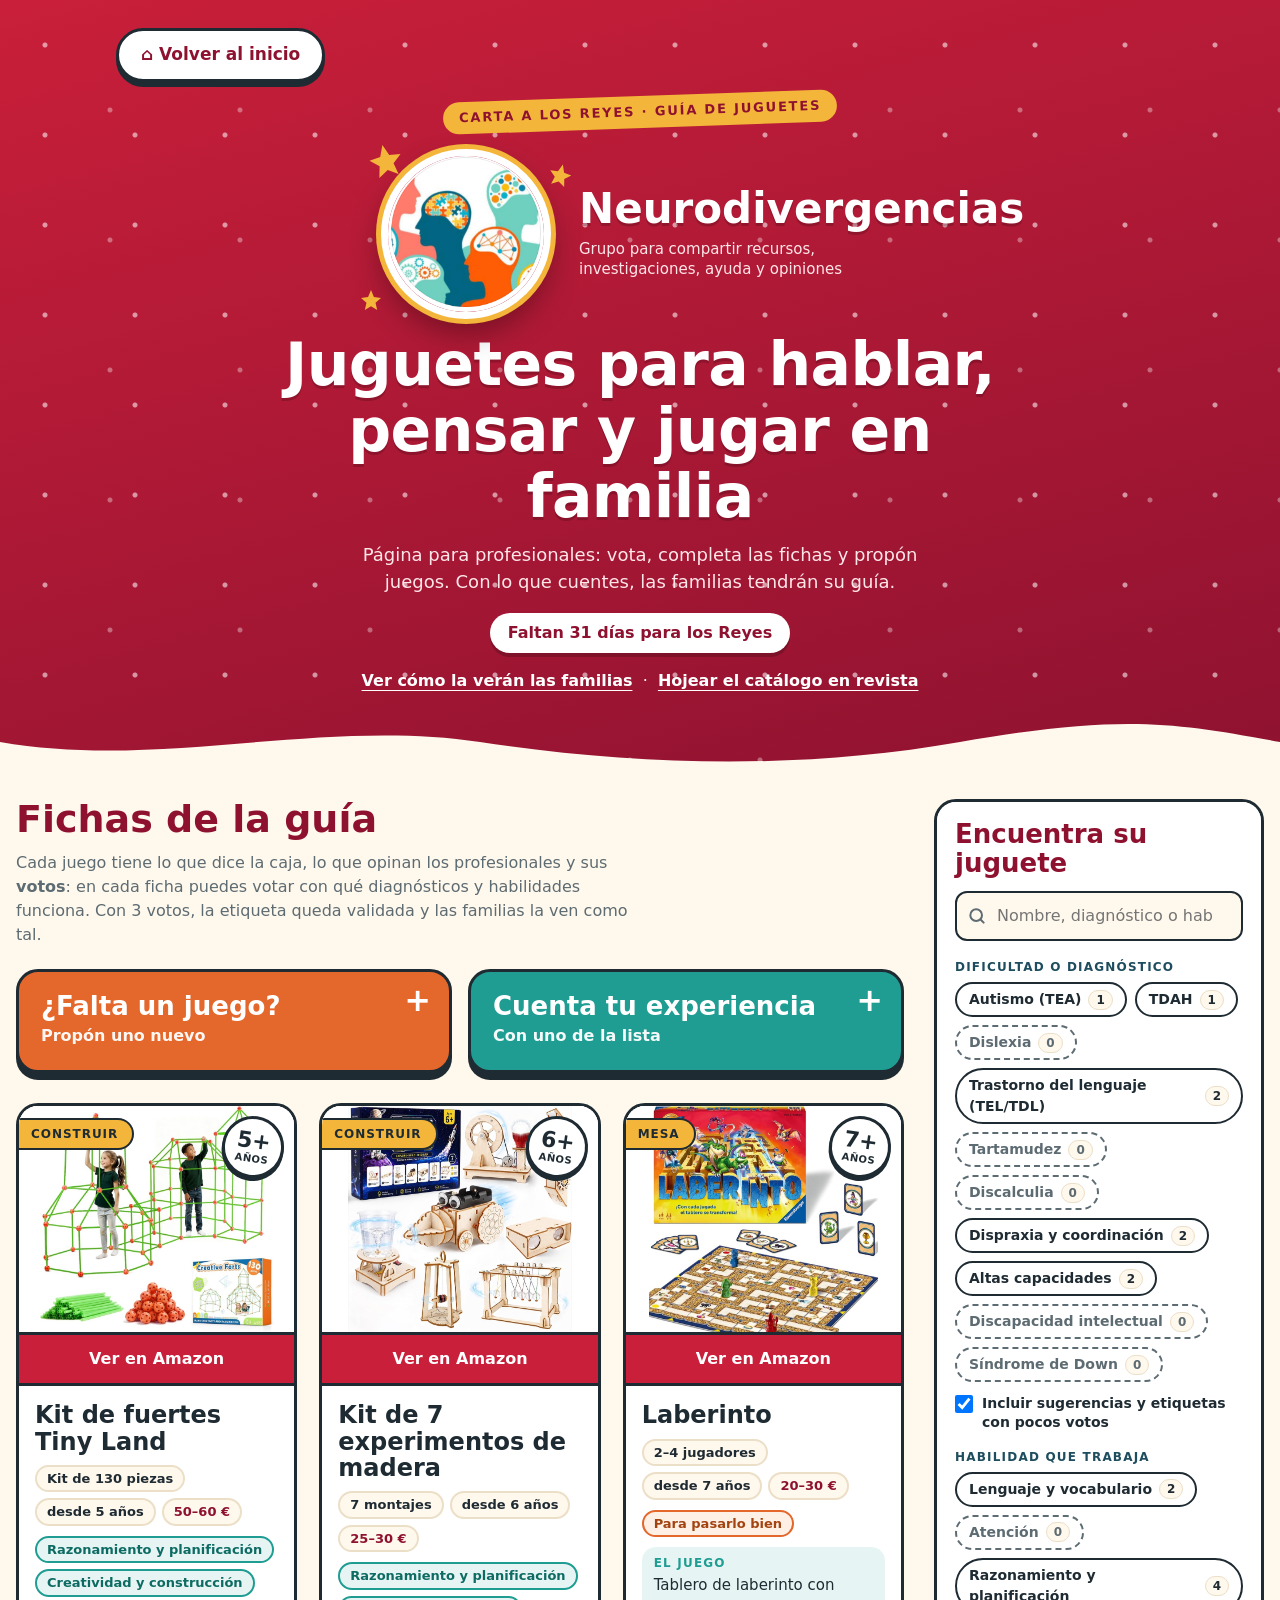
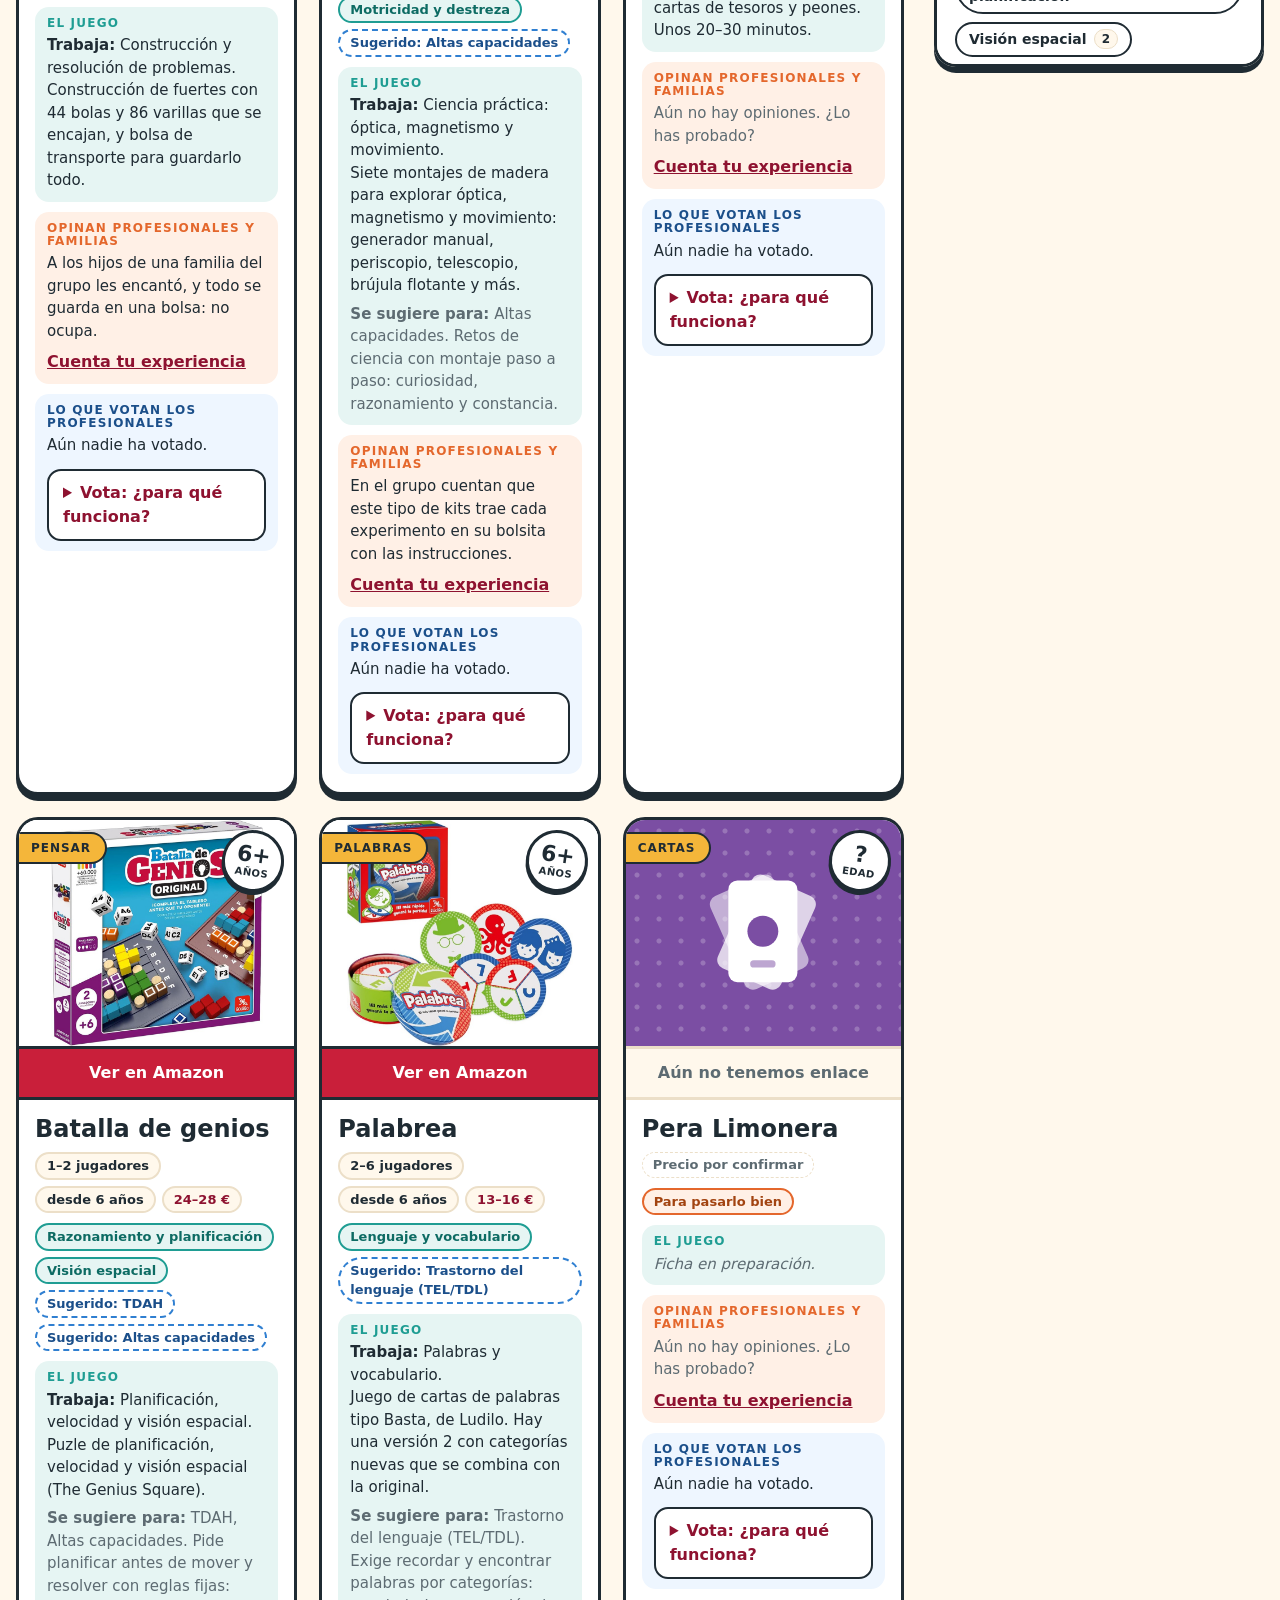
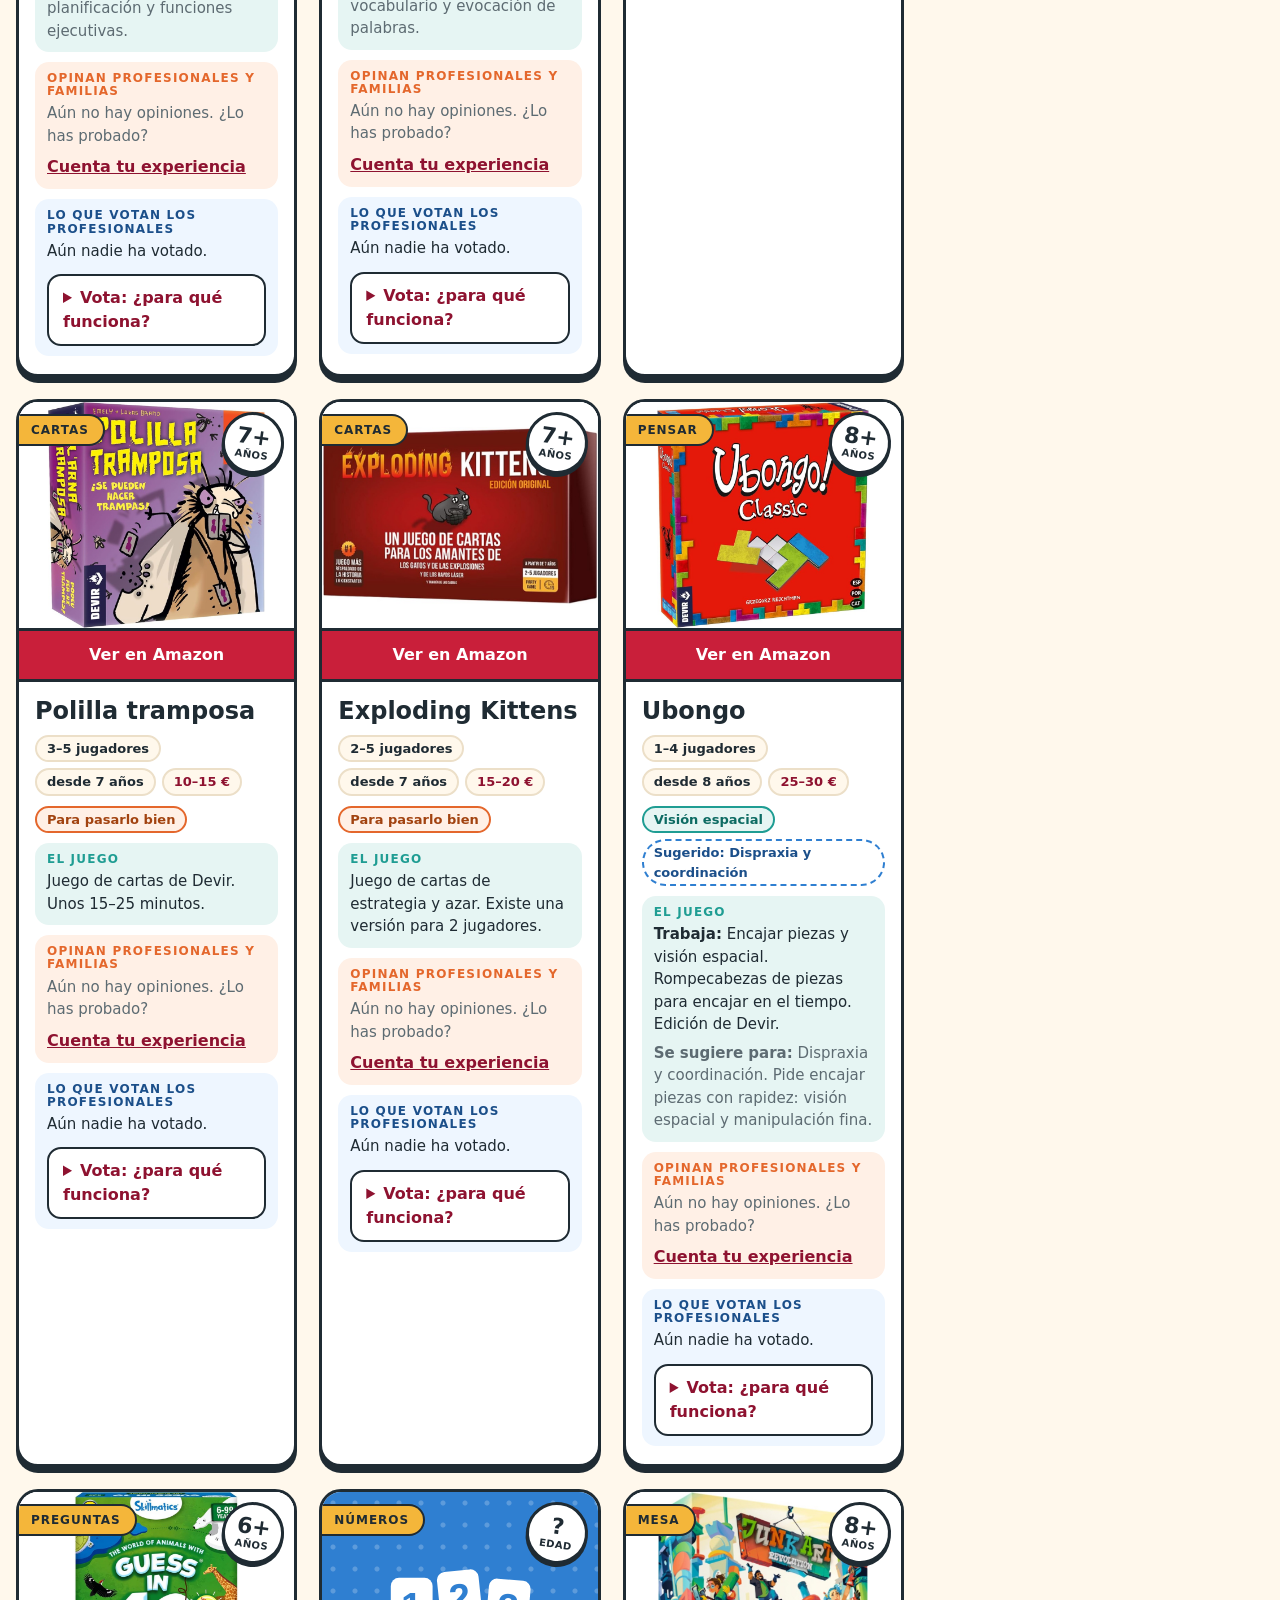
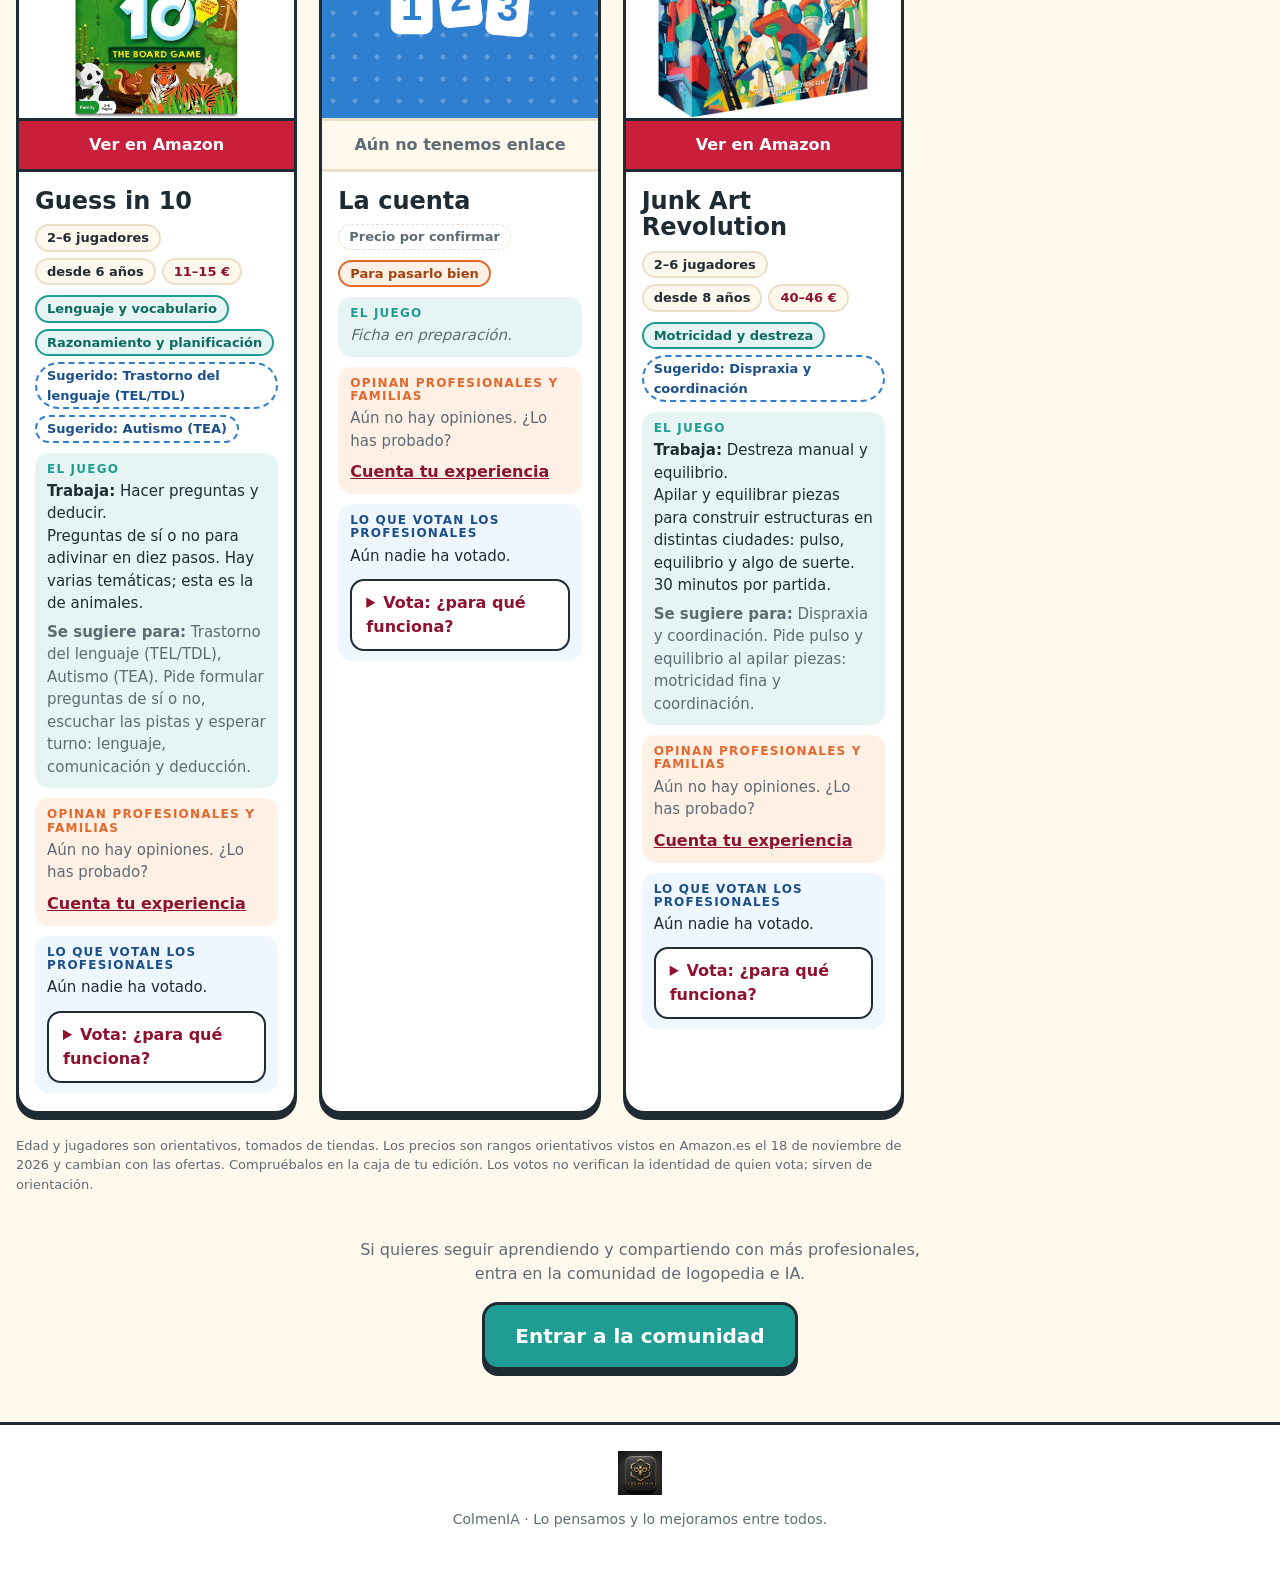
==== commit 5c7c1aae: "Profesionales: botones grandes que abren ventana para proponer juego y contar experiencia Co-Authore" ====
--- a/index.html
+++ b/index.html
@@ -42,7 +42,10 @@
     <section class="intro">
       <h2>Fichas de la guía</h2>
       <p>Cada juego tiene lo que dice la caja, lo que opinan los profesionales y sus <strong>votos</strong>: en cada ficha puedes votar con qué diagnósticos y habilidades funciona. Con 3 votos, la etiqueta queda validada y las familias la ven como tal.</p>
-      <p class="aviso-pagina"><a href="#juego-nuevo">¿Falta un juego? Propón uno nuevo</a> · <a href="#cuenta">Cuenta tu experiencia con uno de la lista</a></p>
+      <div class="botones-ventana">
+        <a class="boton-ventana bv-nuevo" href="#juego-nuevo" data-ventana="juego-nuevo"><strong>¿Falta un juego?</strong><span>Propón uno nuevo</span></a>
+        <a class="boton-ventana bv-cuenta" href="#cuenta" data-ventana="cuenta"><strong>Cuenta tu experiencia</strong><span>Con uno de la lista</span></a>
+      </div>
     </section>
 
     <ul class="grid" id="grid"></ul>
@@ -285,7 +288,7 @@
 
   grid.addEventListener('click', function (e) {
     var a = e.target.closest('a[data-juego]');
-    if (a) { document.getElementById('juego').value = a.getAttribute('data-juego'); return; }
+    if (a) { e.preventDefault(); document.getElementById('juego').value = a.getAttribute('data-juego'); abrirVentana('cuenta'); return; }
     var b = e.target.closest('.enviar-voto');
     if (!b) return;
     var det = b.closest('details.votar'), i = Number(det.getAttribute('data-i')), j = JUEGOS[i];
@@ -396,6 +399,33 @@
     return { web: d.web, canal: d.canal, nombre: d.nombre, perfil: d.perfil, juego: d.juegoNuevo,
              comentario: partes.join('\n'), citar: d.citar, origen: 'propuesta-juego' };
   }, 'Gracias. Hemos recibido tu propuesta y la revisaremos.');
+
+  // Ventanas emergentes: «Cuéntanos tu experiencia» y «Propón un juego nuevo» se abren encima de la página.
+  var ventanaAbierta = null;
+  var fondoVentana = document.createElement('div'); fondoVentana.className = 'fondo-ventana'; fondoVentana.hidden = true; document.body.appendChild(fondoVentana);
+  ['cuenta', 'juego-nuevo'].forEach(function (id) {
+    var sec = document.getElementById(id); if (!sec) return;
+    sec.classList.add('ventana'); sec.setAttribute('role', 'dialog'); sec.setAttribute('aria-modal', 'true');
+    var x = document.createElement('button'); x.type = 'button'; x.className = 'cerrar-ventana'; x.textContent = '✕ Cerrar';
+    x.addEventListener('click', cerrarVentana); sec.insertBefore(x, sec.firstChild);
+  });
+  function abrirVentana(id) {
+    var sec = document.getElementById(id); if (!sec) return;
+    cerrarVentana(); sec.classList.add('abierta'); fondoVentana.hidden = false; document.body.classList.add('con-ventana');
+    sec.scrollTop = 0; ventanaAbierta = sec;
+    var primero = sec.querySelector('select, textarea, input[type="text"]:not([tabindex])'); if (primero) { try { primero.focus({ preventScroll: true }); } catch (err) {} }
+  }
+  function cerrarVentana() {
+    if (!ventanaAbierta) return;
+    ventanaAbierta.classList.remove('abierta'); ventanaAbierta = null; fondoVentana.hidden = true; document.body.classList.remove('con-ventana');
+  }
+  fondoVentana.addEventListener('click', cerrarVentana);
+  document.addEventListener('keydown', function (e) { if (e.key === 'Escape') cerrarVentana(); });
+  document.addEventListener('click', function (e) {
+    var b = e.target.closest('a[data-ventana]'); if (!b) return;
+    e.preventDefault(); abrirVentana(b.getAttribute('data-ventana'));
+  });
+  if (location.hash === '#cuenta' || location.hash === '#juego-nuevo') abrirVentana(location.hash.slice(1));
 </script>
 </body>
 </html>
--- a/estilos.css
+++ b/estilos.css
@@ -315,3 +315,27 @@
 .boton-inicio:active { transform: translateY(3px); box-shadow: 0 2px 0 var(--tinta); }
 .boton-inicio:focus-visible { outline: 4px solid var(--oro); outline-offset: 3px; }
 @media print { .fila-inicio { display: none; } }
+
+/* ---- Botones grandes que abren ventana (profesionales) ---- */
+.botones-ventana { display: grid; grid-template-columns: 1fr 1fr; gap: 16px; margin: 22px 0 0; }
+.boton-ventana { display: grid; gap: 4px; align-content: center; text-decoration: none; color: #fff; padding: 20px 22px 22px; border: 3px solid var(--tinta); border-radius: 22px; box-shadow: 0 7px 0 var(--tinta); position: relative; }
+.boton-ventana::after { content: "+"; position: absolute; right: 18px; top: 12px; font-size: 32px; font-weight: 900; line-height: 1; }
+.boton-ventana strong { font-size: clamp(20px, 4.8vw, 26px); font-weight: 900; line-height: 1.1; padding-right: 34px; }
+.boton-ventana span { font-size: 16px; font-weight: 600; opacity: .95; }
+.boton-ventana:active { transform: translateY(4px); box-shadow: 0 3px 0 var(--tinta); }
+.boton-ventana:focus-visible { outline: 4px solid var(--oro); outline-offset: 3px; }
+.bv-nuevo { background: var(--naranja); }
+.bv-cuenta { background: var(--verde); }
+@media (max-width: 600px) { .botones-ventana { grid-template-columns: 1fr; } }
+
+/* Ventana emergente (el buzón se muestra encima de la página) */
+.fondo-ventana { position: fixed; inset: 0; background: rgba(42, 20, 30, .6); z-index: 90; }
+.fondo-ventana[hidden] { display: none; }
+body.con-ventana { overflow: hidden; }
+.buzon.ventana { display: none; }
+.buzon.ventana.abierta {
+  display: block; position: fixed; z-index: 100; left: 50%; top: 50%; transform: translate(-50%, -50%);
+  width: min(680px, calc(100vw - 24px)); max-height: calc(100dvh - 24px); overflow-y: auto; margin: 0; -webkit-overflow-scrolling: touch;
+}
+.cerrar-ventana { position: sticky; top: 0; float: right; z-index: 2; margin: -8px -8px 8px 8px; font: inherit; font-weight: 900; font-size: 16px; background: #fff; color: var(--rojo-os); border: 3px solid var(--tinta); border-radius: 999px; padding: 8px 16px; box-shadow: 0 4px 0 var(--tinta); cursor: pointer; }
+@media print { .fondo-ventana, .cerrar-ventana, .botones-ventana { display: none !important; } }
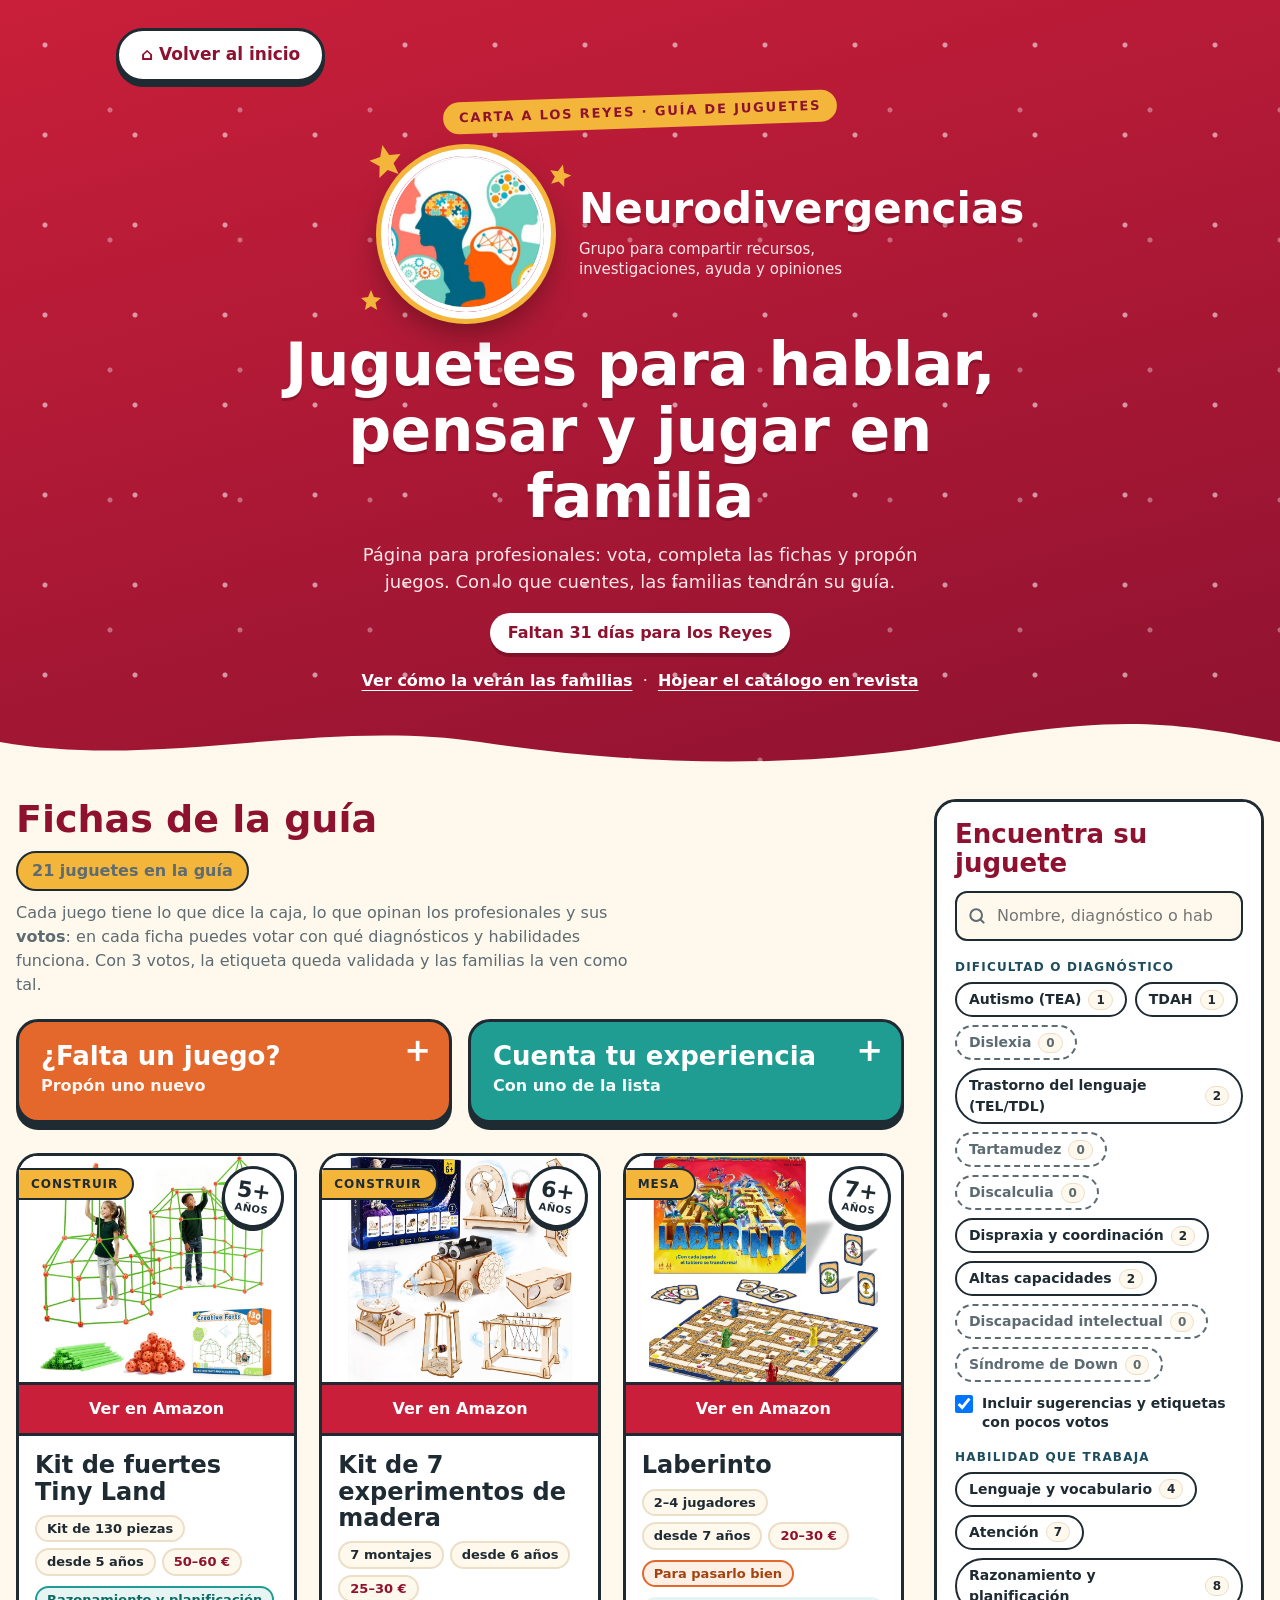
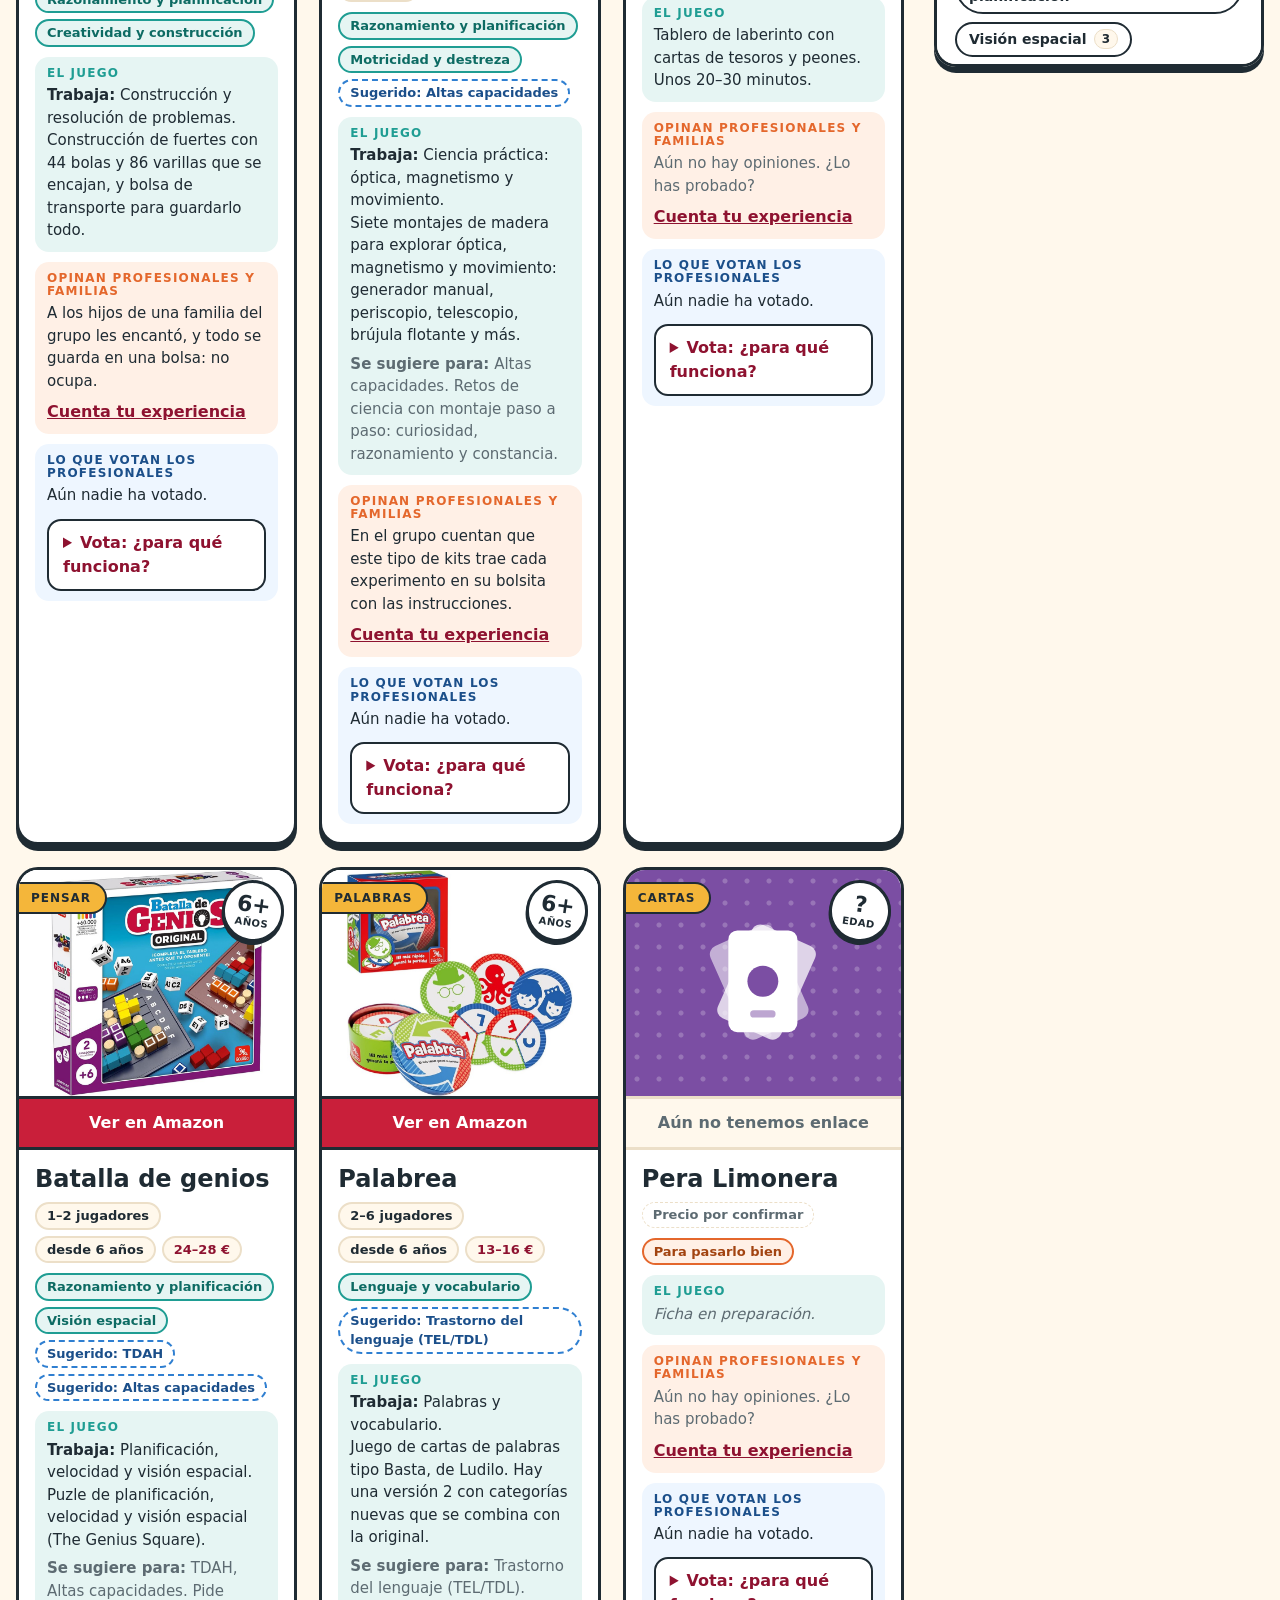
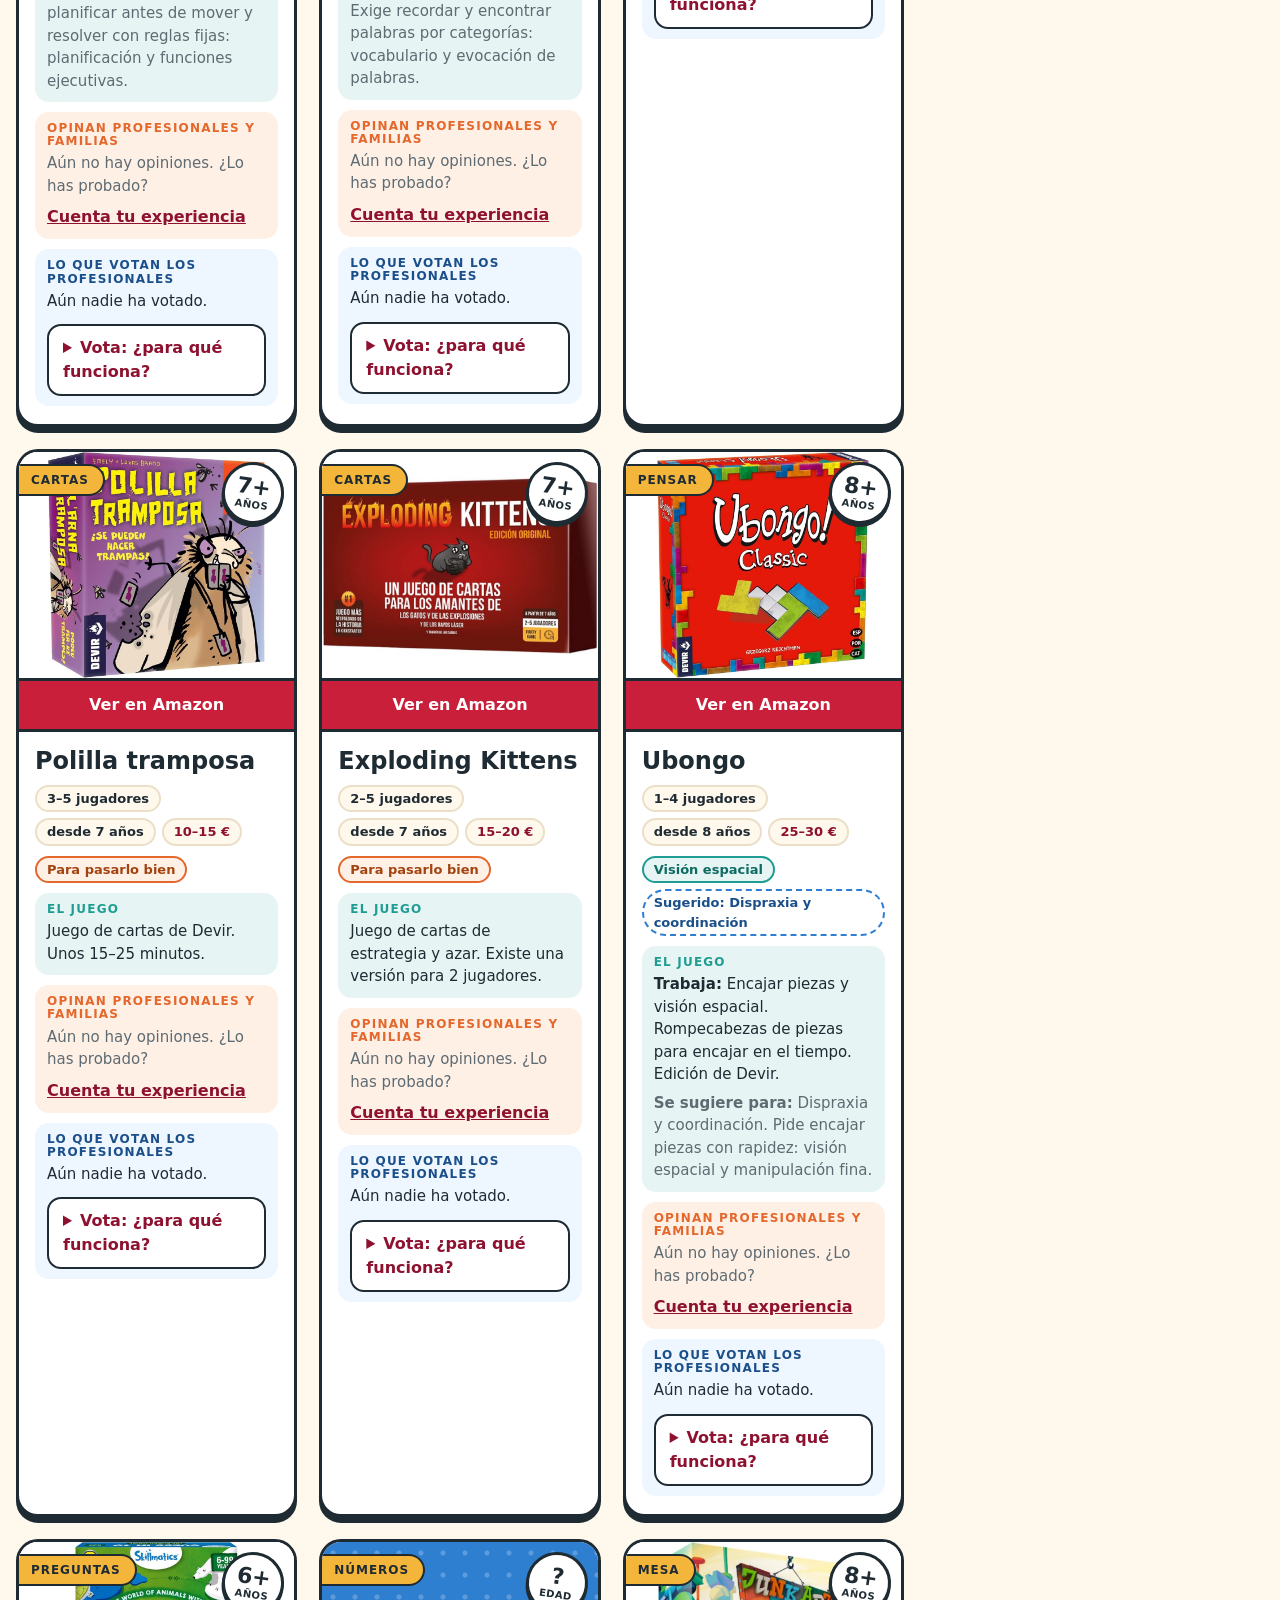
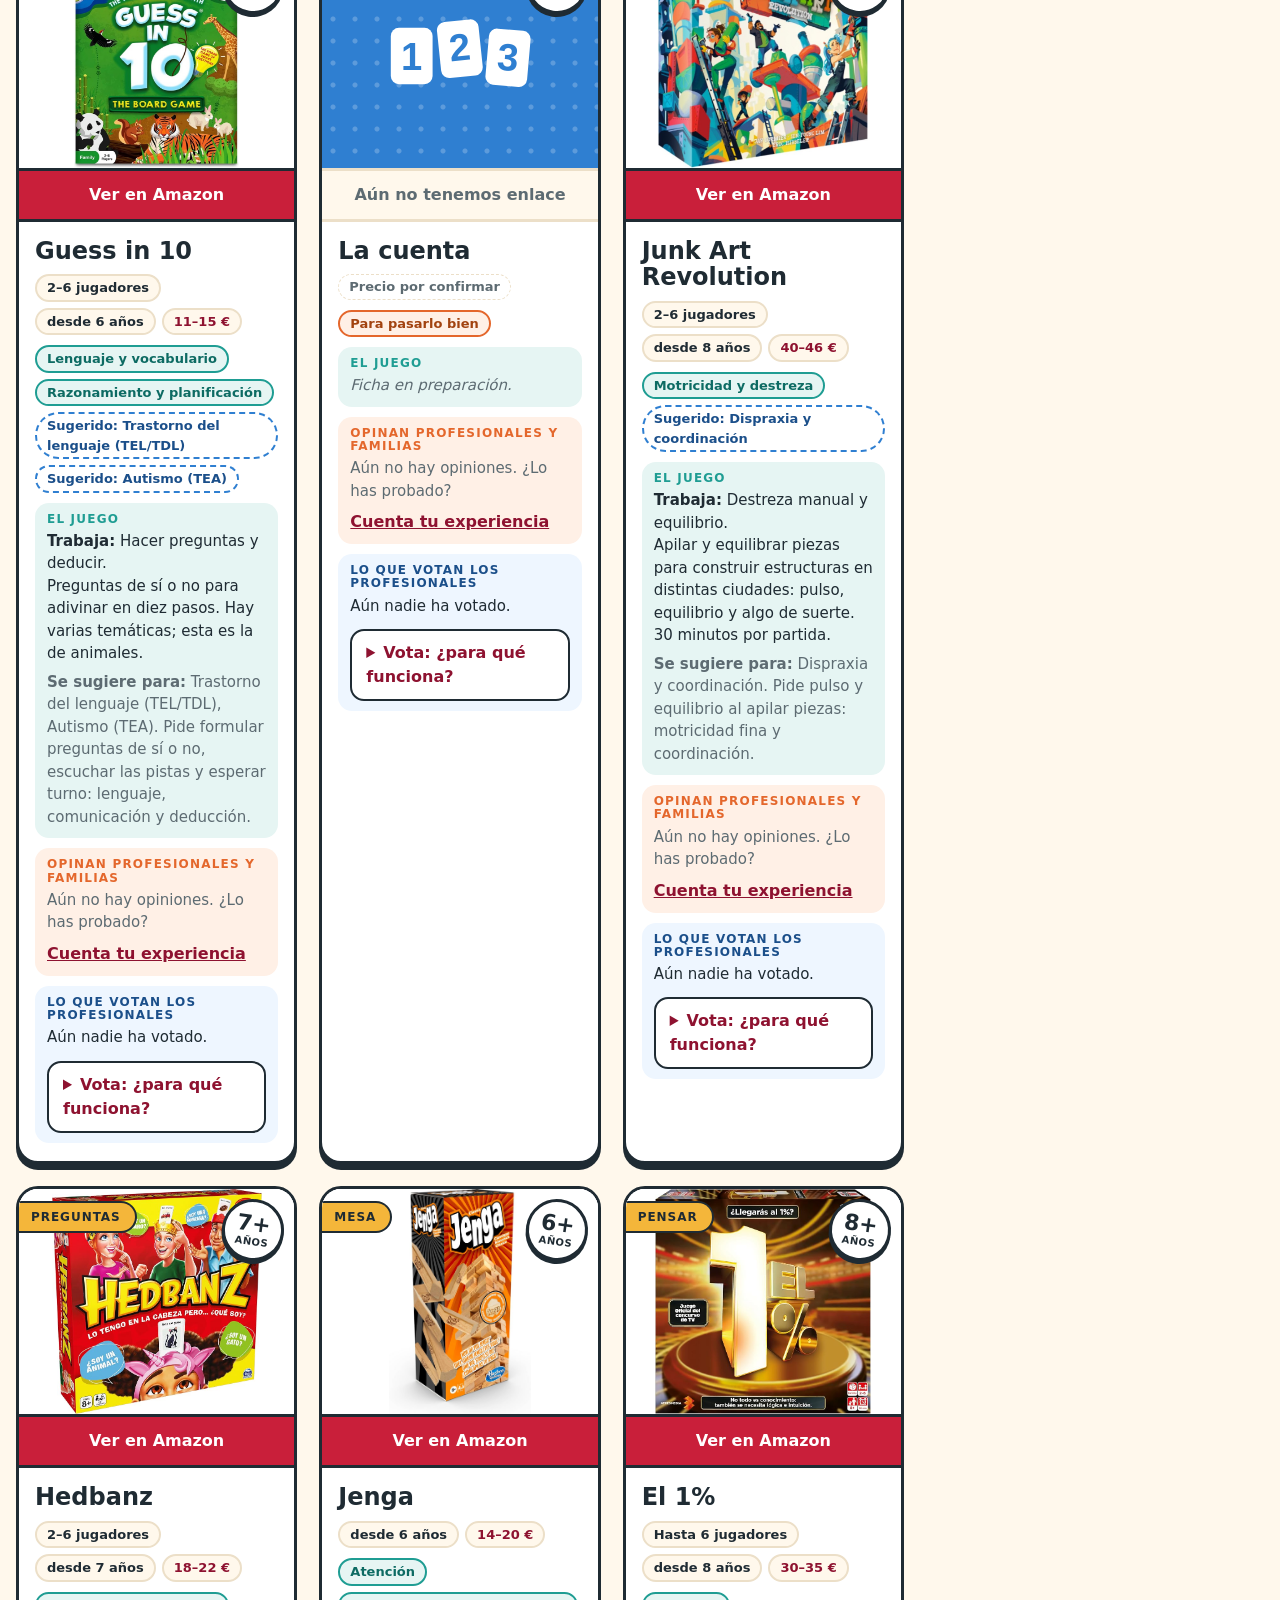
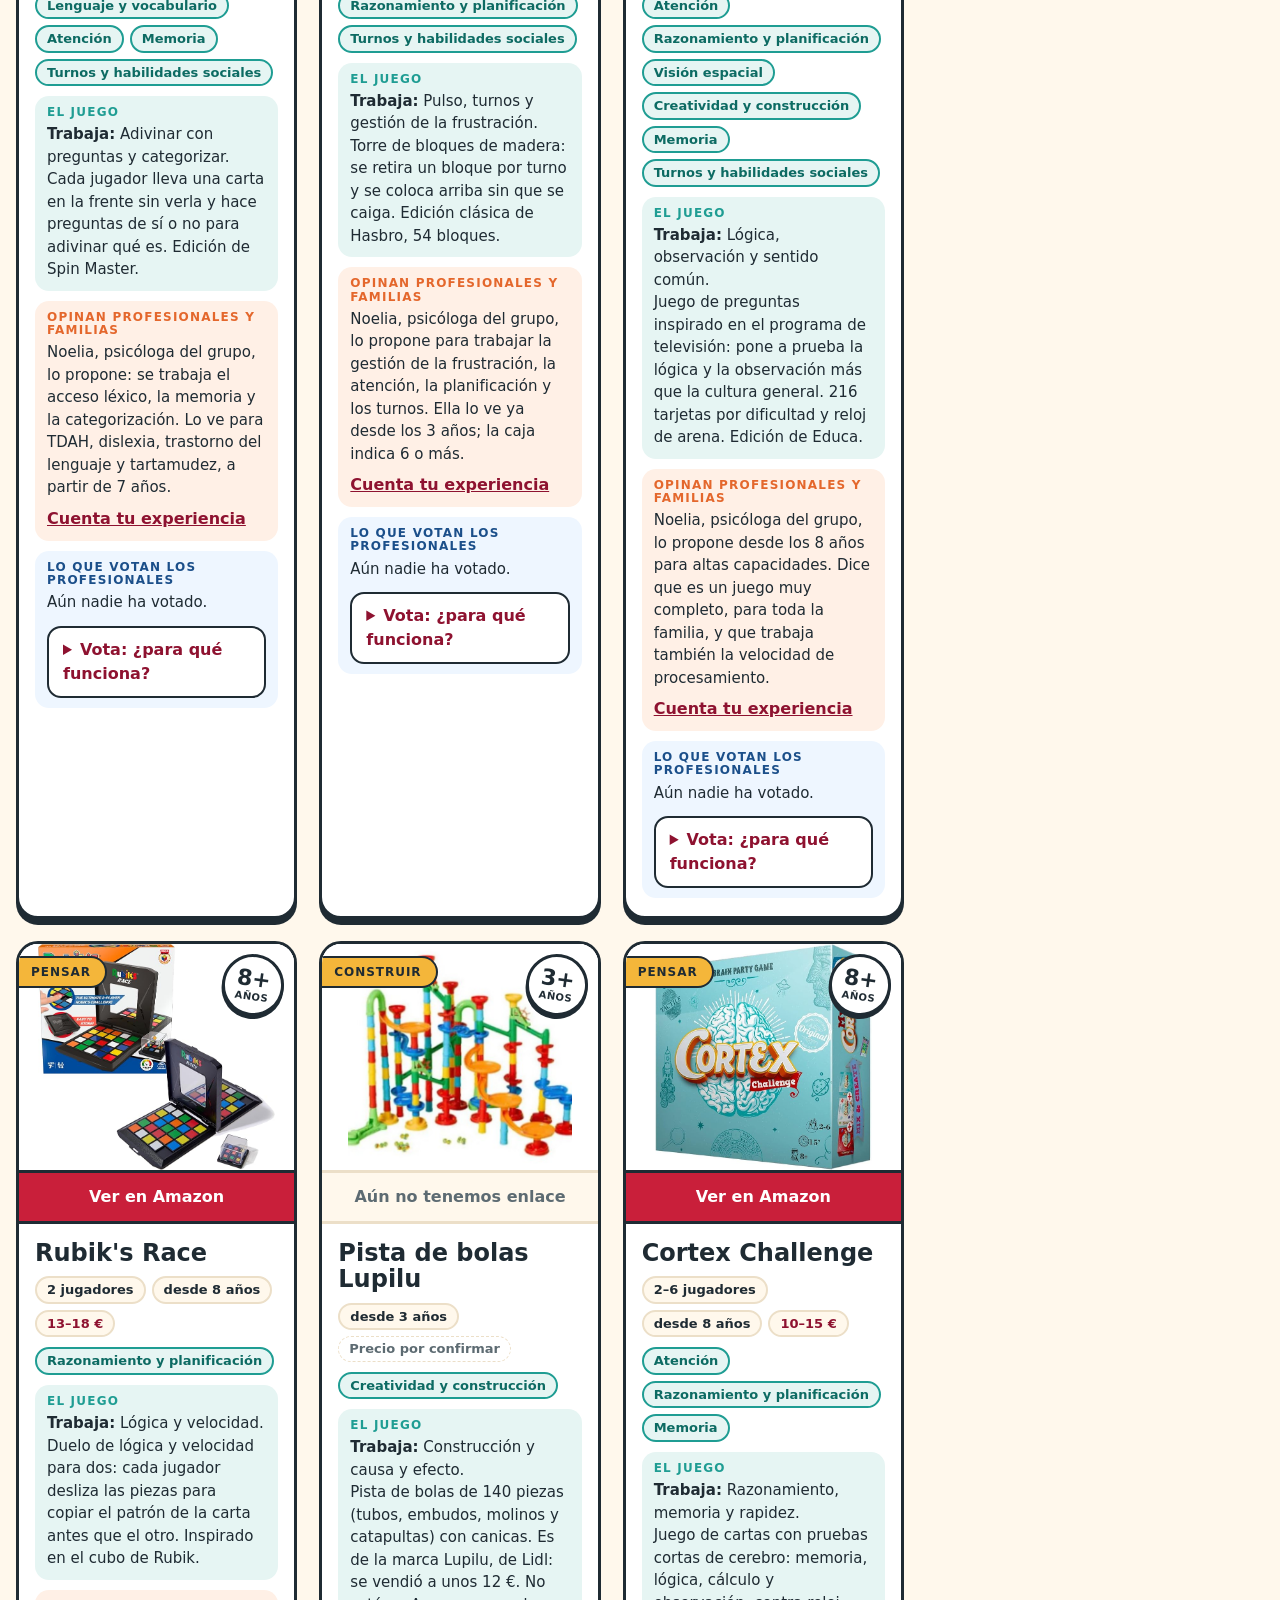
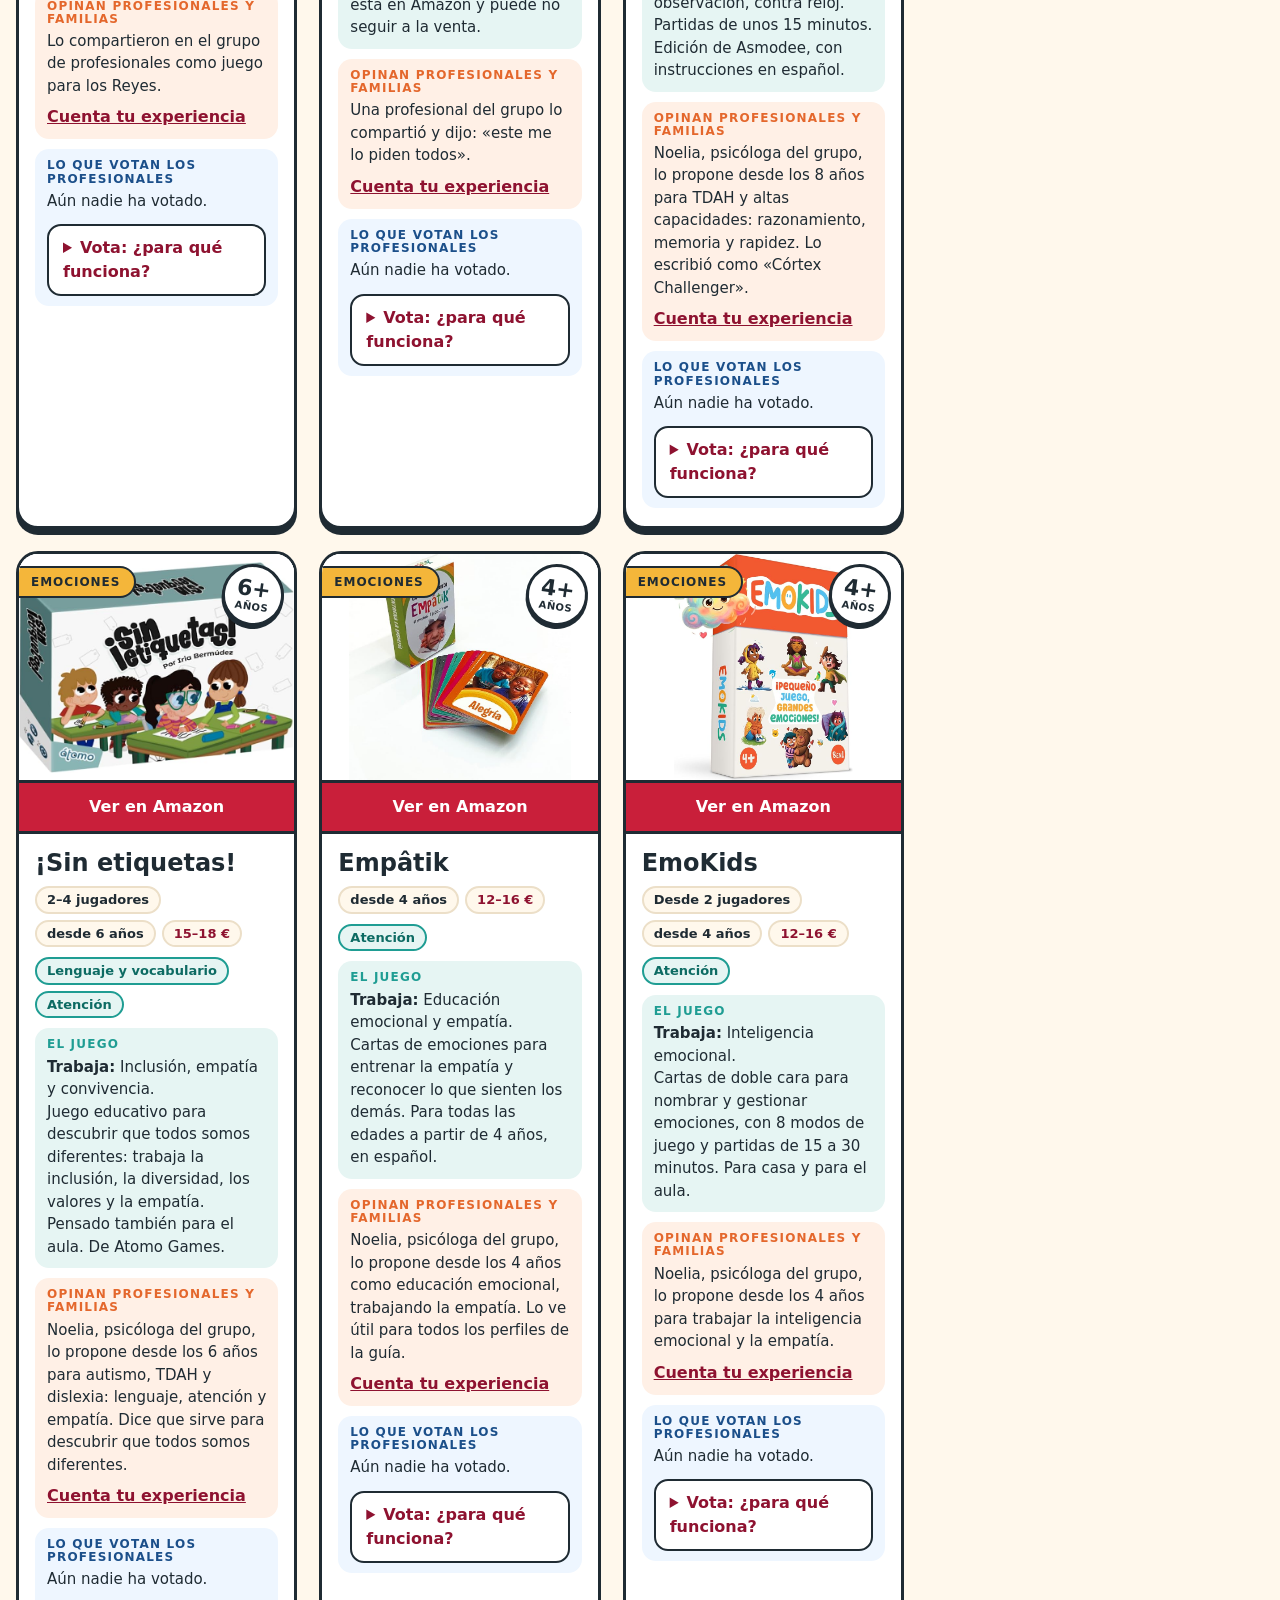
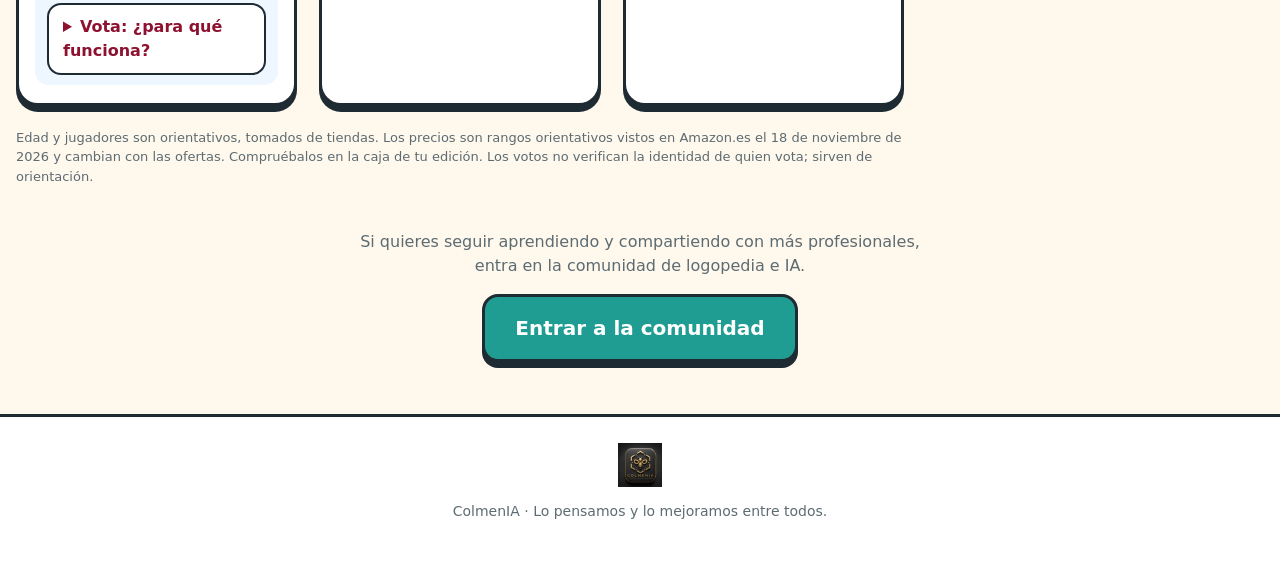
==== commit 6b249689: "Guía: contador de juguetes e insignia «Recién añadido» Co-Authored-By: Claude Sonnet 5.5 <noreply@an" ====
--- a/index.html
+++ b/index.html
@@ -41,6 +41,7 @@
   <div class="principal">
     <section class="intro">
       <h2>Fichas de la guía</h2>
+      <p class="total-juegos" id="totalJuegos"></p>
       <p>Cada juego tiene lo que dice la caja, lo que opinan los profesionales y sus <strong>votos</strong>: en cada ficha puedes votar con qué diagnósticos y habilidades funciona. Con 3 votos, la etiqueta queda validada y las familias la ven como tal.</p>
       <div class="botones-ventana">
         <a class="boton-ventana bv-nuevo" href="#juego-nuevo" data-ventana="juego-nuevo"><strong>¿Falta un juego?</strong><span>Propón uno nuevo</span></a>
@@ -163,7 +164,9 @@
   <p>ColmenIA · Lo pensamos y lo mejoramos entre todos.</p>
 </footer>
 
+<script src="medir.js"></script>
 <script src="juegos.js"></script>
+<script>document.getElementById('totalJuegos').textContent = textoTotal();</script>
 <script src="filtros.js"></script>
 <script>
   var canalParam = new URLSearchParams(location.search).get('c') || '';
@@ -225,7 +228,7 @@
       : '<p class="vacio">Aún no hay opiniones. ¿Lo has probado?</p>';
     li.innerHTML =
       '<div class="caja" style="background:' + (j.foto ? '#fff' : j.color) + '">' + dentro +
-        '<span class="cinta">' + j.etiqueta + '</span>' + edad + '</div>' + tienda +
+        '<span class="cinta">' + j.etiqueta + '</span>' + insigniaNuevo(j) + edad + '</div>' + tienda +
       '<div class="cuerpo"><h3>' + j.n + '</h3>' + datos +
         '<div class="bloque b-juego"><h4>El juego</h4>' + juego + '</div>' +
         '<div class="bloque b-prof"><h4>Opinan profesionales y familias</h4>' + prof +
--- a/estilos.css
+++ b/estilos.css
@@ -211,12 +211,34 @@
 .acciones { display: grid; gap: 10px; margin-top: 16px; }
 .msg-carta { margin-top: 10px; font-weight: 700; min-height: 1.4em; }
 #cartaPrint { display: none; }
+@font-face { font-family: 'Letra Niño'; src: url(assets/schoolbell.woff2) format('woff2'); font-display: swap; }
+@page { size: A4 portrait; margin: 9mm; }
 @media print {
-  body * { visibility: hidden; }
-  #cartaPrint, #cartaPrint * { visibility: visible; }
-  #cartaPrint { display: block; position: absolute; left: 0; top: 0; width: 100%; padding: 28px; font: 22px/1.7 Georgia, serif; white-space: pre-wrap; color: #000; }
-}
-
+  html, body { background: #fff !important; }
+  body.imprimiendo-carta > *:not(#cartaPrint) { display: none !important; }
+  body.imprimiendo-carta #cartaPrint { display: block; }
+}
+/* La carta a los Reyes Magos: un folio rayado escrito por un niño (solo se ve al imprimir) */
+#cartaPrint .carta-hoja {
+  box-sizing: border-box; min-height: 258mm; position: relative; overflow: hidden;
+  padding: 10mm 12mm 10mm 27mm; background: #fff;
+  background-image: linear-gradient(to bottom, transparent 9.3mm, #a9c6e8 9.3mm, #a9c6e8 9.8mm, transparent 9.8mm);
+  background-size: 100% 10mm; background-repeat: repeat-y; background-position: 0 0;
+  font-family: 'Letra Niño', 'Comic Sans MS', 'Chalkboard SE', cursive; color: #2b3687;
+  -webkit-print-color-adjust: exact; print-color-adjust: exact;
+}
+#cartaPrint .carta-hoja::before { content: ""; position: absolute; left: 20mm; top: 0; bottom: 0; width: .5mm; background: #e8808a; }
+#cartaPrint .carta-hoja::after { content: ""; position: absolute; left: 20.9mm; top: 0; bottom: 0; width: .3mm; background: #e8808a; opacity: .6; }
+#cartaPrint .carta-l { font-size: 7.6mm; line-height: 10mm; height: 10mm; white-space: nowrap; position: relative; z-index: 1; }
+#cartaPrint .carta-l.sangria { padding-left: 9mm; }
+#cartaPrint .carta-l.hueco { color: transparent; }
+#cartaPrint .carta-p { display: inline-block; white-space: nowrap; }
+#cartaPrint .carta-c { display: inline-block; }
+#cartaPrint .carta-est { color: #e5a300; margin-right: 2mm; }
+#cartaPrint .carta-blanco { display: inline-block; width: 16mm; border-bottom: .4mm dotted #2b3687; height: 7mm; vertical-align: baseline; }
+#cartaPrint .carta-dib { position: absolute; z-index: 0; }
+#cartaPrint .carta-pie { position: absolute; left: 27mm; right: 12mm; bottom: 3mm; display: flex; align-items: center; gap: 2mm; font: 600 3.1mm/1.2 system-ui, -apple-system, 'Segoe UI', sans-serif; color: #9a9aa5; z-index: 1; }
+#cartaPrint .carta-pie img { height: 6mm; width: 6mm; }
 /* ---- Distribución con panel lateral derecho ---- */
 .layout { max-width: 1360px; margin: 0 auto; padding: 0 16px; display: grid; grid-template-columns: minmax(0, 1fr) 330px; gap: 30px; align-items: start; }
 .principal { min-width: 0; }
@@ -339,3 +361,10 @@
 }
 .cerrar-ventana { position: sticky; top: 0; float: right; z-index: 2; margin: -8px -8px 8px 8px; font: inherit; font-weight: 900; font-size: 16px; background: #fff; color: var(--rojo-os); border: 3px solid var(--tinta); border-radius: 999px; padding: 8px 16px; box-shadow: 0 4px 0 var(--tinta); cursor: pointer; }
 @media print { .fondo-ventana, .cerrar-ventana, .botones-ventana { display: none !important; } }
+
+.nuevo {
+  position: absolute; left: 10px; bottom: 10px; z-index: 2; background: var(--rojo); color: #fff;
+  font-weight: 900; font-size: 12px; letter-spacing: .06em; text-transform: uppercase;
+  padding: 6px 12px; border-radius: 999px; border: 2px solid var(--tinta); box-shadow: 0 2px 0 var(--tinta);
+}
+.total-juegos { display: inline-block; margin: 4px 0 10px; padding: 6px 14px; border: 2px solid var(--tinta); border-radius: 999px; background: var(--oro); color: var(--tinta); font-weight: 800; }
